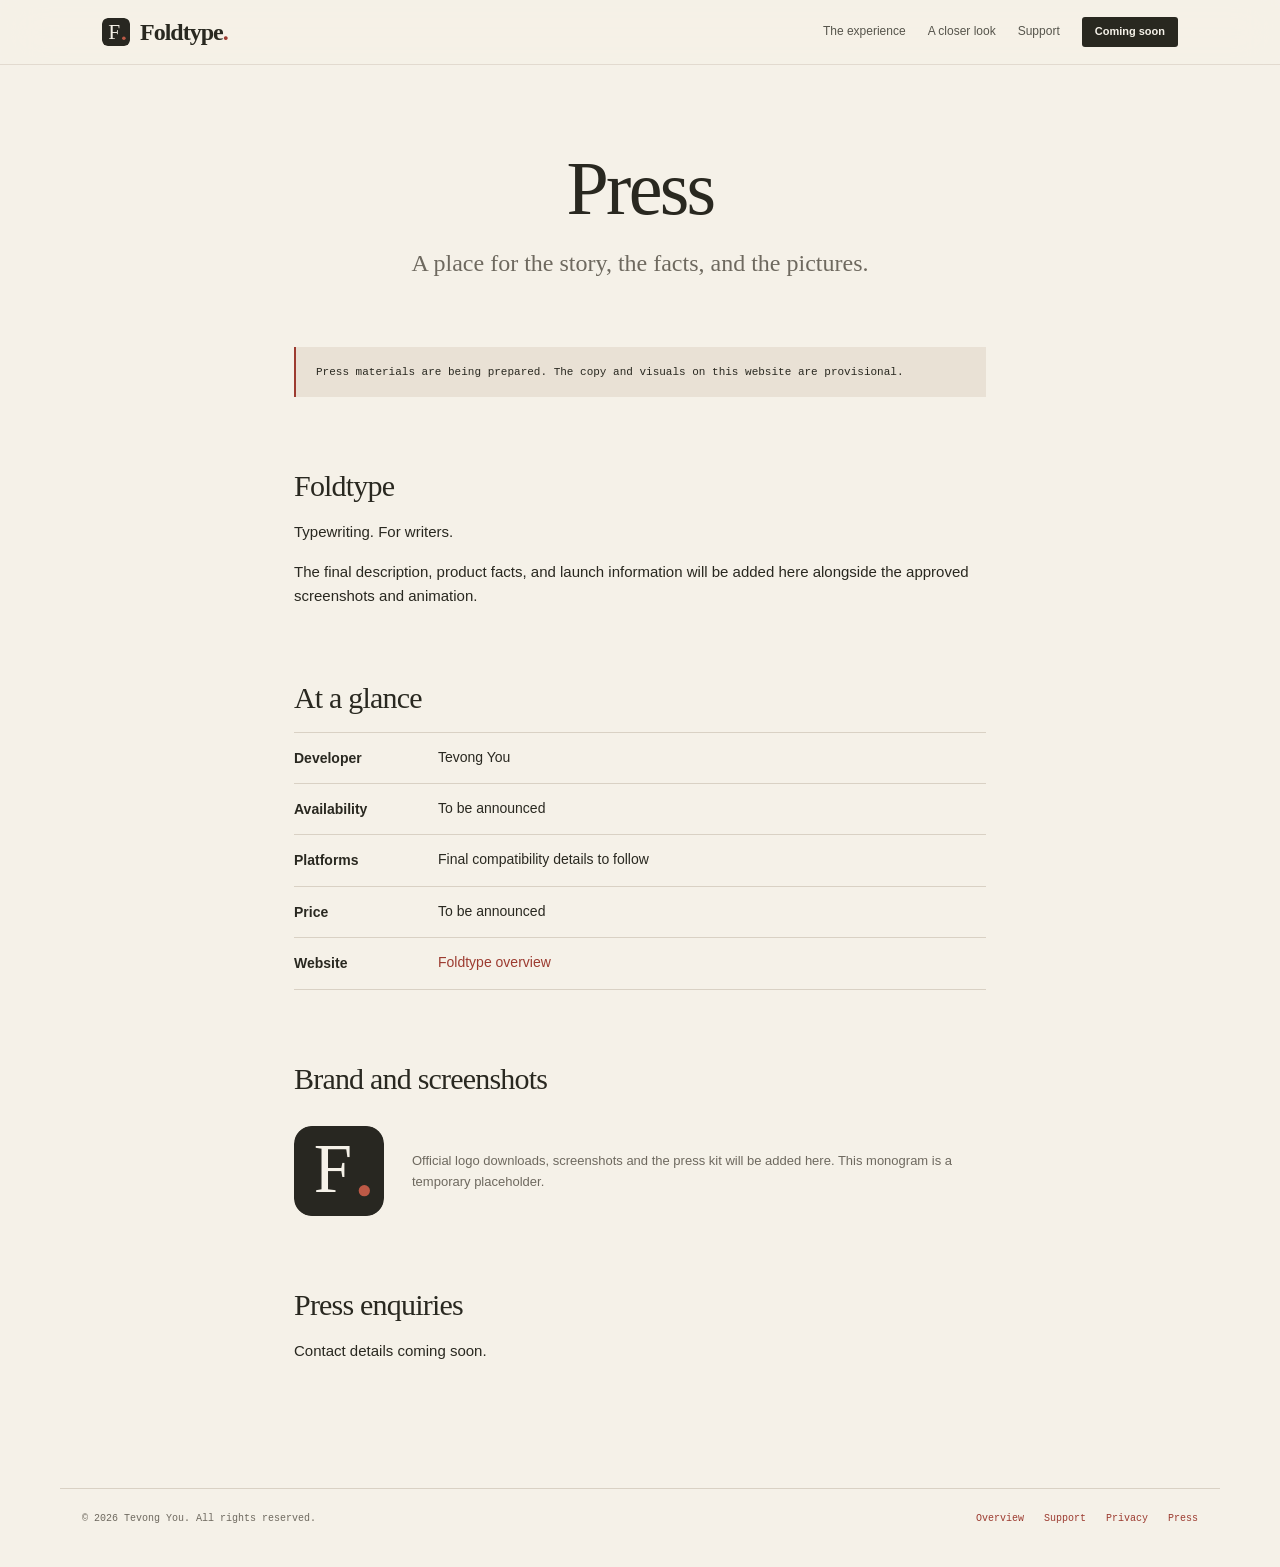
==== press.html @ 45edb2c4 "Build Foldtype website from Foldleaf template" ====
<!doctype html>
<html lang="en-GB">
<head>
<meta charset="utf-8">
<meta name="viewport" content="width=device-width, initial-scale=1">
<meta name="theme-color" content="#f5f1e8">
<title>Press · Foldtype</title>
<meta name="description" content="A place for the story, the facts, and the pictures.">
<link rel="canonical" href="https://foldleafreader.github.io/foldtype/press.html">
<link rel="icon" href="images/monogram.svg" type="image/svg+xml">
<link rel="stylesheet" href="style.css">
<link rel="stylesheet" href="home.css">
<link rel="stylesheet" href="foldtype.css">
<script src="content.js" defer></script>
<script src="site.js" defer></script>
</head>
<body class="home doc">
<a class="skip-link" href="#main">Skip to content</a>
<header class="topbar"><div class="inner">
<a class="brand" href="index.html" aria-label="Foldtype home"><img data-brand-image src="images/monogram.svg" alt="" width="28" height="28"><span>Foldtype<span class="brand-stop">.</span></span></a>
<nav aria-label="Main navigation"><a class="wide" href="index.html#experience">The experience</a><a class="wide" href="index.html#screenshots">A closer look</a><a href="support.html">Support</a><a class="pill" href="index.html#get" data-store-link>Coming soon</a></nav>
</div></header>
<main id="main"><section class="doc-head"><h1 class="reveal">Press</h1><p class="lede reveal">A place for the story, the facts, and the pictures.</p></section><div class="doc-body">
<p class="draft-notice reveal">Press materials are being prepared. The copy and visuals on this website are provisional.</p>
<h2>Foldtype</h2><p>Typewriting. For writers.</p><p>The final description, product facts, and launch information will be added here alongside the approved screenshots and animation.</p>
<h2>At a glance</h2><dl class="facts-list"><div><dt>Developer</dt><dd>Tevong You</dd></div><div><dt>Availability</dt><dd>To be announced</dd></div><div><dt>Platforms</dt><dd>Final compatibility details to follow</dd></div><div><dt>Price</dt><dd>To be announced</dd></div><div><dt>Website</dt><dd><a href="index.html">Foldtype overview</a></dd></div></dl>
<h2>Brand and screenshots</h2><div class="press-logo-placeholder"><img data-brand-image src="images/monogram.svg" alt="Temporary Foldtype monogram" width="90" height="90"><p>Official logo downloads, screenshots and the press kit will be added here. This monogram is a temporary placeholder.</p></div>
<h2>Press enquiries</h2><p data-support-email>Contact details coming soon.</p></div></main>
<footer class="home-footer"><p>© <span data-year>2026</span> Tevong You. All rights reserved.</p><nav aria-label="Footer navigation"><a href="index.html">Overview</a><a href="support.html">Support</a><a href="privacy.html">Privacy</a><a href="press.html">Press</a></nav></footer>
</body>
</html>
---- style.css ----
/* Written by scripts/site.py. The app's own colours: paper, ink and the
   leaf's green, light and dark, in one stylesheet for three pages. */
:root {
  --paper: #f6f1e7;
  --ink: #1e2420;
  --muted: #5c6660;
  --leaf: #2f6b46;
  --line: #ddd4c4;
  --card: #fffdf8;
}
@media (prefers-color-scheme: dark) {
  :root {
    --paper: #12150f;
    --ink: #ece7dc;
    --muted: #9aa49c;
    --leaf: #7bb38d;
    --line: #2a2f27;
    --card: #191d16;
  }
}
* { box-sizing: border-box; }
body {
  margin: 0;
  padding: 0 16px 96px;
  background: var(--paper);
  color: var(--ink);
  font: 17px/1.6 -apple-system, BlinkMacSystemFont, "Segoe UI", Roboto, Helvetica, Arial, sans-serif;
  -webkit-text-size-adjust: 100%;
}
main, header, footer { max-width: 42rem; margin: 0 auto; }
header { padding: 56px 0 8px; }
a { color: var(--leaf); }
h1 { font-size: 2rem; line-height: 1.2; margin: 0 0 8px; letter-spacing: -0.02em; }
h2 { font-size: 1.25rem; margin: 40px 0 8px; letter-spacing: -0.01em; }
h3 { font-size: 1rem; margin: 28px 0 4px; }
p, li { color: var(--ink); }
.lede { font-size: 1.15rem; color: var(--muted); margin-top: 0; }
.muted { color: var(--muted); }
nav { margin: 24px 0 0; font-size: 0.95rem; }
nav a { margin-right: 18px; }
.card {
  background: var(--card);
  border: 1px solid var(--line);
  border-radius: 14px;
  padding: 18px 20px;
  margin: 24px 0;
}
.card p:first-child { margin-top: 0; }
.card p:last-child { margin-bottom: 0; }
ul { padding-left: 1.2em; }
li { margin: 6px 0; }
mark.todo {
  background: #ffdede;
  color: #8c1d1d;
  padding: 1px 6px;
  border-radius: 5px;
  font-size: 0.9em;
}
@media (prefers-color-scheme: dark) {
  mark.todo { background: #4a1f1f; color: #ffc9c9; }
}
footer {
  margin-top: 64px;
  padding-top: 20px;
  border-top: 1px solid var(--line);
  font-size: 0.9rem;
  color: var(--muted);
}
---- home.css ----
/* Written by scripts/site.py. The home page: a product page that unfolds as
   it is scrolled, in the same paper, ink and leaf as the other pages. */
body.home { padding: 0; overflow-x: hidden; }
/* Wider than the other pages, which keep to a column of text. */
.home main, .home header.topbar { max-width: none; margin: 0; padding: 0; }
.home a { text-decoration: none; }
.home img { display: block; max-width: 100%; height: auto; }

/* The bar along the top, which the page slides under. */
.topbar {
  position: sticky; top: 0; z-index: 10;
  background: color-mix(in srgb, var(--paper) 78%, transparent);
  -webkit-backdrop-filter: saturate(180%) blur(20px);
  backdrop-filter: saturate(180%) blur(20px);
  border-bottom: 1px solid color-mix(in srgb, var(--line) 70%, transparent);
}
.topbar .inner {
  max-width: 1120px; margin: 0 auto; padding: 0 22px; height: 52px;
  display: flex; align-items: center; gap: 22px;
}
.brand { display: flex; align-items: center; gap: 10px; color: var(--ink); font-weight: 600; letter-spacing: -0.01em; }
.brand img { width: 28px; height: 28px; border-radius: 7px; }
.topbar nav { margin: 0 0 0 auto; display: flex; align-items: center; gap: 22px; font-size: 0.88rem; }
.topbar nav a { color: var(--ink); opacity: 0.78; margin: 0; }
.topbar nav a:hover { opacity: 1; }
.topbar nav a.pill { opacity: 1; color: #fff; }
@media (max-width: 860px) { .topbar nav a.wide { display: none; } }
/* What the bar's links go to, clear of the bar as they come to rest. */
.home [id] { scroll-margin-top: 64px; }
@media (max-width: 480px) { .brand span { display: none; } .topbar nav { gap: 16px; } }

/* Buttons. */
.pill, .button {
  display: inline-block; border-radius: 980px; font-weight: 600; white-space: nowrap;
  background: var(--leaf); color: #fff;
}
.pill { padding: 5px 13px; font-size: 0.82rem; }
.button { padding: 13px 26px; font-size: 1.02rem; }
@media (prefers-color-scheme: dark) { .pill, .button, .topbar nav a.pill { color: #12150f; } }
.soon { background: transparent; color: var(--ink); box-shadow: inset 0 0 0 1.5px var(--line); }
.more { color: var(--leaf); font-weight: 500; font-size: 1.02rem; }
.more::after { content: " \203A"; }
.actions { display: flex; flex-wrap: wrap; align-items: center; justify-content: center; gap: 18px 28px; margin-top: 30px; }

/* The opening: the icon, the name, and an iPad that tips up as you scroll. */
.hero { text-align: center; padding: 76px 22px 0; }
.hero .icon { width: 116px; height: 116px; margin: 0 auto; border-radius: 26px; box-shadow: 0 14px 34px -10px rgba(30, 36, 32, 0.35); }
.hero h1 { font-size: clamp(2.8rem, 8vw, 5.4rem); line-height: 1.02; letter-spacing: -0.04em; margin: 30px 0 12px; }
.hero .tagline { font-size: clamp(1.35rem, 3.4vw, 2.1rem); line-height: 1.2; letter-spacing: -0.02em; color: var(--muted); font-weight: 500; margin: 0; }
.stage { perspective: 1800px; max-width: 1160px; margin: 56px auto 0; padding: 0 22px; }
.stage img { width: 100%; border-radius: 22px; transform-origin: 50% 0; box-shadow: 0 40px 90px -30px rgba(30, 36, 32, 0.45); }

/* A sentence that lights up word by word as it passes. */
.statement {
  max-width: 1000px; margin: 0 auto; padding: 150px 22px;
  font-size: clamp(1.9rem, 4.6vw, 3.5rem); line-height: 1.12; letter-spacing: -0.03em; font-weight: 700;
}
.statement p { margin: 0; color: var(--ink); }
.js .statement .w { opacity: 0.16; transition: opacity 0.25s linear; }
.js .statement .w.lit { opacity: 1; }

/* The sections. */
.section { max-width: 1160px; margin: 0 auto; padding: 110px 22px; }
.head { text-align: center; max-width: 46rem; margin: 0 auto 56px; }
.eyebrow { color: var(--leaf); font-weight: 600; font-size: 1.05rem; margin: 0 0 12px; }
.head h2 { font-size: clamp(2.1rem, 5.4vw, 3.8rem); line-height: 1.04; letter-spacing: -0.035em; margin: 0 0 18px; }
.head p.lead { font-size: clamp(1.1rem, 2.1vw, 1.4rem); line-height: 1.45; color: var(--muted); margin: 0; }
.shot { width: 100%; border-radius: 20px; box-shadow: 0 28px 70px -30px rgba(30, 36, 32, 0.45); }
.two-up { display: grid; grid-template-columns: 1fr 1fr; gap: 26px; }
@media (max-width: 780px) { .two-up { grid-template-columns: 1fr; } }

/* Galleries that scroll sideways, edge to edge, with buttons beneath. */
.gallery {
  display: flex; gap: 26px; overflow-x: auto; scroll-snap-type: x mandatory;
  padding: 10px max(22px, calc((100vw - 1116px) / 2)) 40px;
  scroll-padding: 0 max(22px, calc((100vw - 1116px) / 2));
  scrollbar-width: none;
}
.gallery::-webkit-scrollbar { display: none; }
.gallery > * { flex: 0 0 min(84vw, 860px); scroll-snap-align: start; margin: 0; }
.gallery.phones > * { flex-basis: min(64vw, 300px); }
.gallery.wide > * { flex-basis: min(84vw, 760px); }
.paddles { display: flex; justify-content: flex-end; gap: 14px; max-width: 1160px; margin: -8px auto 0; padding: 0 22px; }
.paddles button {
  width: 42px; height: 42px; border-radius: 50%; border: 0; cursor: pointer;
  background: color-mix(in srgb, var(--ink) 10%, transparent); color: var(--ink);
  font: 600 1.25rem/1 -apple-system, BlinkMacSystemFont, sans-serif;
}
.paddles button:hover { background: color-mix(in srgb, var(--ink) 16%, transparent); }

/* The iPhone, on a dark band. */
.band { background: #1e2420; color: #f6f1e7; padding: 10px 0 120px; }
.band .head p.lead { color: #b9c2bb; }
.band .eyebrow { color: #8fc5a0; }
.band .paddles button { background: rgba(246, 241, 231, 0.12); color: #f6f1e7; }
.band .shot { box-shadow: 0 30px 70px -30px rgba(0, 0, 0, 0.8); }
.sideways { max-width: 1160px; margin: 90px auto 0; padding: 0 22px; }
.sideways h3 { text-align: center; font-size: clamp(1.6rem, 3.4vw, 2.4rem); letter-spacing: -0.03em; margin: 0 0 30px; }
@media (prefers-color-scheme: dark) { .band { background: #0b0d0a; } }

/* The facts, as cards. */
.facts { display: grid; grid-template-columns: repeat(3, 1fr); gap: 22px; }
@media (max-width: 900px) { .facts { grid-template-columns: 1fr 1fr; } }
@media (max-width: 580px) { .facts { grid-template-columns: 1fr; } }
.fact { background: var(--card); border: 1px solid var(--line); border-radius: 24px; padding: 30px 28px; }
.fact h3 { font-size: 1.3rem; letter-spacing: -0.015em; margin: 0 0 10px; }
.fact p { margin: 0; color: var(--muted); line-height: 1.5; }

/* The close. */
.finale { text-align: center; padding: 60px 22px 150px; }
.finale .icon { width: 84px; height: 84px; margin: 0 auto 26px; border-radius: 19px; }
.finale h2 { font-size: clamp(2.4rem, 6vw, 4.4rem); letter-spacing: -0.04em; line-height: 1.04; margin: 0 0 10px; }
.finale p { color: var(--muted); font-size: 1.2rem; margin: 0; }

/* What readers have said, under the button, before the first picture: a
   gallery of its own, edge to edge out of the opening's margins. */
.hero .gallery.reviews { margin: 56px -22px 0; padding-bottom: 28px; }
.gallery.reviews > .review-col {
  flex-basis: min(84vw, 420px);
  display: flex; flex-direction: column; gap: 16px;
}
.review-col > .review { flex: 1 1 auto; }
/* A short review on its own: as tall as its words, centred in the column. */
.review-col.lone { justify-content: center; }
.review-col.lone > .review { flex: 0 0 auto; }
/* Centred while they all fit across; from the start once they scroll, when
   the margins come to nothing. */
.gallery.reviews > :first-child { margin-left: auto; }
.gallery.reviews > :last-child { margin-right: auto; }
.paddles[hidden] { display: none; }
.hero .paddles { padding: 0; }
.review {
  margin: 0; text-align: left;
  background: var(--card); border: 1px solid var(--line); border-radius: 22px;
  padding: 18px 24px;
  /* A short quote beside a long one: centred in its card, the name still at
     the foot, rather than a gap at the bottom. */
  display: flex; flex-direction: column;
}
.review .stars { color: #e0a800; font-size: 1rem; letter-spacing: 0.12em; padding-left: 0.12em; margin: 0 0 6px; text-align: center; }
.review blockquote { margin: auto 0; font-size: 0.95rem; line-height: 1.5; color: var(--ink); font-style: italic; }
.review blockquote p { margin: 0; }
.review figcaption { margin-top: 8px; color: var(--muted); font-weight: 600; font-size: 0.88rem; text-align: right; }
.review figcaption::before { content: "— "; }
.home-footer {
  max-width: 1160px; margin: 0 auto; padding: 22px 22px 60px; border-top: 1px solid var(--line);
  display: flex; flex-wrap: wrap; justify-content: space-between; gap: 12px;
  font-size: 0.88rem; color: var(--muted);
}
.home-footer p { margin: 0; color: var(--muted); }
.home-footer nav { margin: 0; display: flex; gap: 20px; }

/* Support and Privacy: a heading like the home page's, then a column of text. */
.doc-head { text-align: center; padding: 84px 22px 20px; }
.doc-head h1 { font-size: clamp(2.6rem, 7vw, 4.6rem); line-height: 1.02; letter-spacing: -0.04em; margin: 0 0 18px; }
.doc-head .lede { max-width: 38rem; margin: 0 auto; font-size: clamp(1.15rem, 2.2vw, 1.45rem); line-height: 1.4; color: var(--muted); }
.doc-body { max-width: 46rem; margin: 0 auto; padding: 36px 22px 110px; }
.doc-body h2 { font-size: clamp(1.6rem, 3vw, 2.1rem); letter-spacing: -0.025em; line-height: 1.15; margin: 72px 0 16px; }
.doc-body p, .doc-body li { line-height: 1.65; }
.doc-body a { color: var(--leaf); }
.doc-body a:hover { text-decoration: underline; }
.doc-body a.button { color: #fff; margin: 6px 0 18px; }
.doc-body a.button:hover { text-decoration: none; }
@media (prefers-color-scheme: dark) { .doc-body a.button { color: #12150f; } }
.contact { background: var(--card); border: 1px solid var(--line); border-radius: 28px; padding: 40px 28px 32px; text-align: center; }
.contact p { margin: 0; }
.contact .contact-label { color: var(--leaf); font-weight: 600; }
.contact .contact-address { font-size: clamp(1.3rem, 3.4vw, 1.9rem); font-weight: 600; letter-spacing: -0.02em; margin: 6px 0 22px; overflow-wrap: anywhere; }
.questions { border-bottom: 1px solid var(--line); }
details.q { border-top: 1px solid var(--line); }
details.q summary {
  list-style: none; cursor: pointer; padding: 22px 44px 22px 0; position: relative;
  font-size: 1.18rem; font-weight: 600; letter-spacing: -0.01em;
}
details.q summary::-webkit-details-marker { display: none; }
details.q summary::after {
  content: "+"; position: absolute; right: 4px; top: 50%; transform: translateY(-50%);
  color: var(--leaf); font-size: 1.6rem; font-weight: 400; transition: transform 0.25s ease;
}
details.q[open] summary::after { transform: translateY(-50%) rotate(45deg); }
details.q > p { margin: 0 0 16px; color: var(--ink); }
details.q > p:last-child { margin-bottom: 26px; }
.summary { display: grid; grid-template-columns: repeat(3, 1fr); gap: 16px; margin-bottom: 28px; }
@media (max-width: 680px) { .summary { grid-template-columns: 1fr; } }
.summary > div { background: var(--card); border: 1px solid var(--line); border-radius: 22px; padding: 24px 22px; }
.summary h3 { font-size: 1.1rem; letter-spacing: -0.01em; margin: 0 0 6px; }
.summary p { margin: 0; color: var(--muted); line-height: 1.5; font-size: 0.97rem; }

/* Press: the fact sheet and the images to download. */
.facts-list { margin: 0; border-top: 1px solid var(--line); }
.facts-list > div { display: grid; grid-template-columns: 11rem 1fr; gap: 16px; padding: 14px 0; border-bottom: 1px solid var(--line); }
@media (max-width: 560px) { .facts-list > div { grid-template-columns: 1fr; gap: 2px; } }
.facts-list dt { font-weight: 600; }
.facts-list dd { margin: 0; color: var(--ink); line-height: 1.55; }
.press-icon { display: flex; align-items: center; gap: 22px; }
.press-icon img { width: 96px; height: 96px; border-radius: 22px; box-shadow: 0 10px 26px -10px rgba(30, 36, 32, 0.4); }
.press-grid { display: grid; grid-template-columns: repeat(2, 1fr); gap: 16px; }
.press-grid.phones { grid-template-columns: repeat(3, 1fr); align-items: start; }
.press-grid a { display: block; }
.press-grid img { width: 100%; border-radius: 12px; box-shadow: 0 12px 30px -16px rgba(30, 36, 32, 0.45); transition: transform 0.2s ease; }
.press-grid a:hover img { transform: translateY(-3px); }

/* What appears as it scrolls into view. Without script, or with motion
   reduced, everything is simply there. */
.js .reveal {
  opacity: 0; transform: translateY(56px);
  transition: opacity 1.1s cubic-bezier(0.2, 0.65, 0.2, 1), transform 1.1s cubic-bezier(0.2, 0.65, 0.2, 1);
  transition-delay: calc(var(--i, 0) * 110ms);
}
.js .reveal.in { opacity: 1; transform: none; }
@media (prefers-reduced-motion: reduce) {
  .js .reveal { opacity: 1; transform: none; transition: none; }
  .js .statement .w { opacity: 1; }
  .stage img { transform: none !important; }
  .gallery { scroll-behavior: auto; }
}
---- foldtype.css ----
/* Foldtype adaptation of the Foldleaf product-page template.
   Foldleaf's sticky bar, sections, galleries and document layouts are retained. */
:root{--paper:#f5f1e8;--ink:#292820;--muted:#6e695f;--leaf:#9c3b30;--line:#d9d1c4;--card:#fffdf7;--serif:Georgia,'Times New Roman',serif;--mono:'Courier New',Courier,monospace;color-scheme:light}
@media(prefers-color-scheme:dark){:root{--paper:#f5f1e8;--ink:#292820;--muted:#6e695f;--leaf:#9c3b30;--line:#d9d1c4;--card:#fffdf7}}
html{scroll-behavior:smooth}body{font-size:16px}.home{overflow-x:clip}button{font:inherit}a:focus-visible,button:focus-visible,summary:focus-visible,[tabindex]:focus-visible{outline:3px solid var(--leaf);outline-offset:5px}[hidden]{display:none!important}.skip-link{position:fixed;top:-100px;left:16px;padding:10px 18px;background:var(--ink);color:var(--paper);z-index:20}.skip-link:focus{top:8px}.topbar .inner{height:64px}.brand{font-family:var(--serif);font-size:24px;letter-spacing:-1px}.brand img{border-radius:6px}.brand-stop{color:var(--leaf)}.topbar nav{font-size:12px}.pill,.button{border-radius:3px;background:var(--ink);color:var(--paper)}.topbar nav a.pill{color:var(--paper)}.button{font-weight:500;padding:14px 25px;font-size:13px}.button span{margin-left:30px}.pill{font-size:11px;padding:6px 13px}.button:hover,.pill:hover{background:var(--leaf)}.more{font-family:var(--mono);font-size:11px;letter-spacing:.3px}.hero{padding-top:68px}.hero .eyebrow{margin-bottom:26px}.hero .icon{width:92px;height:92px;border-radius:20px;box-shadow:0 12px 30px -15px #29282050}.hero h1{font-family:var(--serif);font-weight:normal;font-size:clamp(68px,10vw,128px);letter-spacing:-7px;margin:22px 0 13px}.hero .tagline{font-family:var(--serif);font-size:clamp(28px,4vw,46px);font-weight:normal;line-height:1.12;letter-spacing:-1.5px;color:var(--ink)}em{font-family:var(--serif);color:var(--leaf);font-weight:normal}.hero-intro{font-size:14px;line-height:1.75;color:var(--muted);margin:22px auto 0}.eyebrow{font-family:var(--mono);font-size:10px;text-transform:uppercase;letter-spacing:2px;font-weight:normal}.head h2,.finale h2,.doc-head h1{font-family:var(--serif);font-weight:normal;letter-spacing:-2.7px}.head h2{font-size:clamp(42px,5.5vw,68px);line-height:1.08}.head p.lead{font-size:16px;line-height:1.7;max-width:520px;margin-inline:auto}.stage{margin-top:65px}.typewriter-scene{background:#e8e1d4;position:relative;overflow:hidden;padding:25px 5% 30px;border:1px solid #ded5c6;min-height:650px}.scene-label,.scene-caption,.sheet-heading,.sheet-date,.sheet-signature{font-family:var(--mono);font-size:9px}.scene-label{display:flex;justify-content:space-between;letter-spacing:1.5px;color:#706757}.sheet-stack{position:relative;width:60%;max-width:520px;margin:40px auto -5px;transform:rotate(-4deg);z-index:1}.sheet-stack::before{content:'';position:absolute;inset:7px -7px -5px 5px;transform:rotate(2deg);background:#e1dacb}.typewriter-sheet{position:relative;text-align:left;background:#fffdf7;padding:28px 35px 30px;box-shadow:0 12px 30px #29282014}.sheet-heading{display:flex;justify-content:space-between;letter-spacing:1px;padding-bottom:15px;border-bottom:1px solid #ddd4c4;color:#706757}.sheet-date{margin:22px 0 20px;color:#81796d}.typed-lines{font-family:var(--mono);font-size:clamp(19px,2.8vw,30px);line-height:1.5;letter-spacing:-1.5px;margin:0}.typed-lines em{font-family:inherit;font-style:normal}.sheet-signature{color:#81796d;margin:27px 0 0}.type-cursor{color:var(--leaf);animation:blink 1.3s steps(1) infinite}@keyframes blink{50%{opacity:0}}.typewriter-body{width:72%;max-width:650px;margin:auto;padding:0 30px 24px;position:relative;z-index:2;transform:rotate(2deg);background:linear-gradient(140deg,#454239,#23231e);border:1px solid #33332a;border-bottom:9px solid #1d1d18;border-radius:12px 12px 28px 28px;box-shadow:0 30px 35px -18px #29282066}.carriage{display:flex;align-items:center;gap:8px;transform:translateY(-4px)}.carriage span{width:16px;height:17px;background:#1b1c17;border-radius:4px}.carriage b{height:9px;background:#928b7c;box-shadow:inset 0 3px #b7ae9d;flex:1;border-radius:3px}.typewriter-name{font-family:var(--mono);font-size:8px;letter-spacing:2px;color:#bbb3a2;margin:8px 0 18px}.key-row{display:flex;justify-content:center;gap:10px;margin-top:9px}.key-row span{display:grid;place-items:center;flex:0 1 39px;min-width:0;height:32px;border-radius:50%;background:#e7e0d2;color:#454033;border:2px solid #8b8475;box-shadow:0 3px #14140f;font-family:var(--mono);font-size:11px}.key-row .space-key{flex:0 1 200px;height:19px;border-radius:4px;margin-top:6px}.scene-caption{font-size:9px;color:#706757;margin:35px 0 0}.statement{font-family:var(--serif);font-size:clamp(30px,4.5vw,54px);font-weight:normal;letter-spacing:-1.6px;line-height:1.2;max-width:1000px;padding:125px 22px}.js .statement .w{opacity:.25}.js .statement .w.lit{opacity:1}.section{padding-block:90px}.writing-showcase{margin:0;background:#44473c;padding:27px 35px 22px;color:#e8e2d6;position:relative}.desk-toolbar{display:flex;justify-content:space-between;font-family:var(--mono);font-size:9px;letter-spacing:1px}.desk-toolbar>span:last-child{opacity:.75;font-size:8px}.desk-layout{display:grid;grid-template-columns:.6fr 1fr;align-items:center;gap:45px;padding:45px 12% 30px 6%}.desk-layout aside{text-align:left;font-family:var(--mono);font-size:10px;letter-spacing:2px;line-height:1.8;display:flex;flex-direction:column;align-items:flex-start;gap:25px}.desk-letter{font-family:var(--serif);font-size:80px;letter-spacing:-5px;line-height:1}.desk-layout aside p{color:#dbd5c9;margin:0}.desk-layout aside em{color:#dbd5c9;font-size:21px;letter-spacing:0;line-height:1.3}.desk-rule{width:65px;border-top:1px solid #dad5c84d}.desk-paper{text-align:left;background:#fffdf5;color:#292820;transform:rotate(2deg);padding:40px 44px;box-shadow:9px 9px #00000012}.paper-kicker{font-family:var(--mono);font-size:9px;color:#81796d!important;margin:0 0 32px}.desk-paper h3{font-family:var(--serif);font-size:47px;font-weight:normal;line-height:1.05;letter-spacing:-2px;margin:0 0 26px}.desk-paper>p:not(.paper-kicker){font-family:var(--mono);font-size:11px;color:#484338;line-height:1.9;max-width:280px;margin-bottom:16px}.paper-signature{display:block;font-family:var(--serif);font-style:italic;font-size:17px;margin-top:32px}.writing-showcase figcaption{font-family:var(--mono);font-size:9px;text-align:center;color:#e8e2d6;margin-top:18px}.motion-section{padding-top:50px}.motion-frame{aspect-ratio:16/8;background:#9c3b30;color:#f9ecda;padding:30px 35px;display:flex;flex-direction:column;overflow:hidden;position:relative}.film-header,.film-footer{font-family:var(--mono);font-size:9px;letter-spacing:1.5px;display:flex;justify-content:space-between;z-index:1}.film-footer{margin-top:auto;border-top:1px solid #f9ecda55;padding-top:17px}.film-letter{font-family:var(--serif);font-size:clamp(150px,27vw,370px);letter-spacing:-25px;position:absolute;line-height:1;left:50%;top:43%;transform:translate(-50%,-50%) rotate(-10deg);color:#f1e3cf}.band{background:#292a23;color:#f5f1e8;padding-bottom:75px}.band .eyebrow{color:#ddab8e}.band .head p.lead{color:#c3bdaf}.band h2{color:#f5f1e8}.band .gallery-intro{padding-bottom:0}.band .head{margin-bottom:40px}.gallery.wide>*{flex-basis:min(82vw,660px)}.gallery-placeholder{background:#e9e1d2;color:#292820;aspect-ratio:4/3;padding:30px 35px;display:flex;flex-direction:column}.gallery-placeholder.alternate{background:#a34839;color:#f9efdf}.gallery-placeholder.third{background:#666651;color:#f9efdf}.placeholder-index,.placeholder-foot{font-family:var(--mono);font-size:9px;letter-spacing:1px}.placeholder-foot{margin-top:auto;opacity:.85}.gallery-placeholder>p{font-family:var(--serif);font-size:clamp(32px,4.5vw,63px);letter-spacing:-2px;line-height:1.05;color:inherit;margin:40px 0}.gallery-placeholder.alternate em,.gallery-placeholder.third em{color:inherit}.gallery figcaption{color:#c7c0b0;font-family:var(--mono);font-size:10px;margin-top:18px}.gallery:focus-visible{outline-offset:-5px}.band .paddles button{width:44px;height:44px}.duo-placeholder{background:#e8e1d4;border:1px solid #ded5c6;padding:30px 35px;min-height:370px;display:flex;flex-direction:column;gap:40px}.fold-lines{display:grid;grid-template-columns:1fr 1fr;align-items:stretch;min-height:230px}.fold-lines span{font-family:var(--serif);font-size:clamp(25px,5vw,65px);display:grid;place-items:center;letter-spacing:-2px;background:#f8f4eb;box-shadow:0 10px 20px #2928200d}.fold-lines span:first-child{border-right:1px solid #c9bfab;transform:perspective(1000px) rotateY(-7deg);transform-origin:right}.fold-lines span:last-child{color:var(--leaf);transform:perspective(1000px) rotateY(7deg);transform-origin:left}.finale{padding-top:65px;padding-bottom:110px}.finale h2{font-size:clamp(42px,5.7vw,72px);letter-spacing:-2.8px}.finale p:not(.eyebrow){font-size:15px;line-height:1.65}.finale .icon{width:72px;height:72px;border-radius:15px}.finale .eyebrow{margin-bottom:18px}.release-note{font-family:var(--mono);font-size:10px;color:var(--muted)}.home-footer{font-family:var(--mono);font-size:10px;gap:20px;padding-bottom:40px}.home-footer nav{font-size:10px;flex-wrap:wrap;gap:20px}.home-footer nav a{margin:0}.doc-head{padding-top:85px}.doc-head h1{font-size:clamp(46px,7vw,76px)}.doc-head .lede{font-family:var(--serif);font-size:24px;line-height:1.45;max-width:550px}.doc-body h2{font-family:var(--serif);font-weight:normal;font-size:30px;letter-spacing:-.8px}.doc-body p,.doc-body li{font-size:15px}.doc-body .contact{border-radius:4px;padding:30px}.doc-body .contact-label{font-family:var(--mono);font-size:10px;letter-spacing:1px;text-transform:uppercase}.doc-body .contact-address{font-family:var(--serif);font-weight:normal}.doc-body .contact p.muted{font-size:13px}.draft-notice{border-left:2px solid var(--leaf);padding:16px 20px;background:#e9e1d5;font-family:var(--mono);font-size:11px!important;line-height:1.8}.doc-body a.button{color:var(--paper)}.doc-body a.button:hover{background:var(--leaf)}.doc-body .questions{margin-top:35px}.doc-body details.q summary{font-size:15px;font-weight:500}.doc-body details.q>p{font-size:14px;color:var(--muted)}.doc-body .facts-list>div{grid-template-columns:8rem 1fr;font-size:14px}.press-logo-placeholder{display:flex;gap:28px;align-items:center;margin-top:30px}.press-logo-placeholder img{width:90px;border-radius:18px}.press-logo-placeholder p{color:var(--muted);font-size:13px}.media-image{display:block;width:100%;height:auto;max-height:900px;object-fit:contain}.media-video{width:100%;display:block;max-height:700px;background:#292820}.motion-frame.has-media,.typewriter-scene.has-media{padding:0;min-height:0;aspect-ratio:auto;background:transparent;border:0}.writing-showcase.has-media{padding:0;background:transparent}.writing-showcase.has-media figcaption{color:var(--muted)}.gallery figure.has-media img{aspect-ratio:4/3;object-fit:contain;background:#eee7db}.duo-placeholder.has-media{display:block;padding:0;background:transparent;min-height:0;border:0}
@media(prefers-color-scheme:dark){.pill,.button,.doc-body a.button,.topbar nav a.pill{color:var(--paper)}.band{background:#292a23}}
@media(max-width:780px){.hero{padding-top:45px}.hero h1{letter-spacing:-4px}.stage{padding:0;margin-top:45px}.typewriter-scene{min-height:0;padding:20px 18px 25px}.sheet-stack{width:74%;margin-top:35px}.typewriter-sheet{padding:24px}.typed-lines{font-size:22px}.typewriter-body{width:90%;padding-inline:24px}.key-row{gap:8px}.key-row span{height:30px}.statement{padding-block:80px}.section{padding-block:65px}.head{margin-bottom:35px}.desk-layout{padding:35px 2% 20px 0;gap:20px}.desk-paper{padding:35px 28px}.desk-paper h3{font-size:40px}.writing-showcase{padding:20px 24px}.desk-letter{font-size:65px}.desk-layout aside{font-size:8px;letter-spacing:1px}.desk-layout aside em{font-size:18px}.motion-frame{aspect-ratio:4/3;padding:25px}.film-letter{font-size:250px;letter-spacing:-20px}.duo-placeholder{min-height:300px;padding:24px}.fold-lines{min-height:170px}.finale{padding-bottom:85px}}
@media(max-width:480px){.brand span{display:inline}.brand{font-size:22px}.brand img{display:none}.topbar .inner{height:58px;padding-inline:18px;gap:10px}.topbar nav{gap:16px}.topbar nav a{font-size:11px}.hero .icon{width:76px;height:76px;border-radius:16px}.hero h1{font-size:77px}.hero .eyebrow{font-size:8px;letter-spacing:1.5px}.hero .tagline{font-size:33px}.hero-intro{font-size:13px}.actions{gap:15px 22px}.sheet-stack{width:86%}.typewriter-sheet{padding:22px 20px 25px}.sheet-heading{font-size:7px}.sheet-date{font-size:8px}.typed-lines{font-size:20px;letter-spacing:-1px}.sheet-signature{font-size:8px;margin-top:22px}.typewriter-body{width:100%;padding:0 15px 18px;border-bottom-width:6px;border-radius:9px 9px 20px 20px}.key-row{gap:6px;margin-top:7px}.key-row span{height:24px;font-size:9px;flex-basis:25px}.key-row .space-key{flex-basis:140px;height:14px}.typewriter-name{font-size:6px;margin-bottom:12px}.scene-label{font-size:7px}.scene-caption{font-size:8px;max-width:240px;margin-inline:auto;line-height:1.8}.head h2{font-size:44px;letter-spacing:-2px}.head p.lead{font-size:14px}.statement{font-size:32px;letter-spacing:-1px}.desk-layout{grid-template-columns:1fr;padding:28px 0 10px}.desk-layout aside{display:none}.desk-toolbar{font-size:7px;gap:14px;letter-spacing:.5px}.desk-toolbar>span:last-child{font-size:7px;text-align:right}.writing-showcase{padding:20px 17px}.desk-paper{padding:33px 25px}.writing-showcase figcaption{font-size:8px;line-height:1.8}.motion-frame{padding:20px}.film-header,.film-footer{font-size:8px;letter-spacing:.8px}.film-letter{font-size:180px;letter-spacing:-16px}.gallery-placeholder{padding:24px;aspect-ratio:1.1}.gallery-placeholder>p{font-size:40px;margin:35px 0}.placeholder-index,.placeholder-foot{font-size:8px}.gallery figcaption{font-size:9px}.duo-placeholder{padding:22px 18px;gap:30px;min-height:280px}.fold-lines span{letter-spacing:-1px;font-size:31px}.finale h2{font-size:43px}.finale .actions{flex-direction:column}.home-footer{padding-top:23px}.doc-head .lede{font-size:22px}.doc-body{padding-top:25px}.doc-body .facts-list>div{grid-template-columns:1fr}.press-logo-placeholder{align-items:flex-start}}
@media(prefers-reduced-motion:reduce){html{scroll-behavior:auto}*,*::before,*::after{animation:none!important;transition:none!important}.typewriter-scene{transform:none!important}}
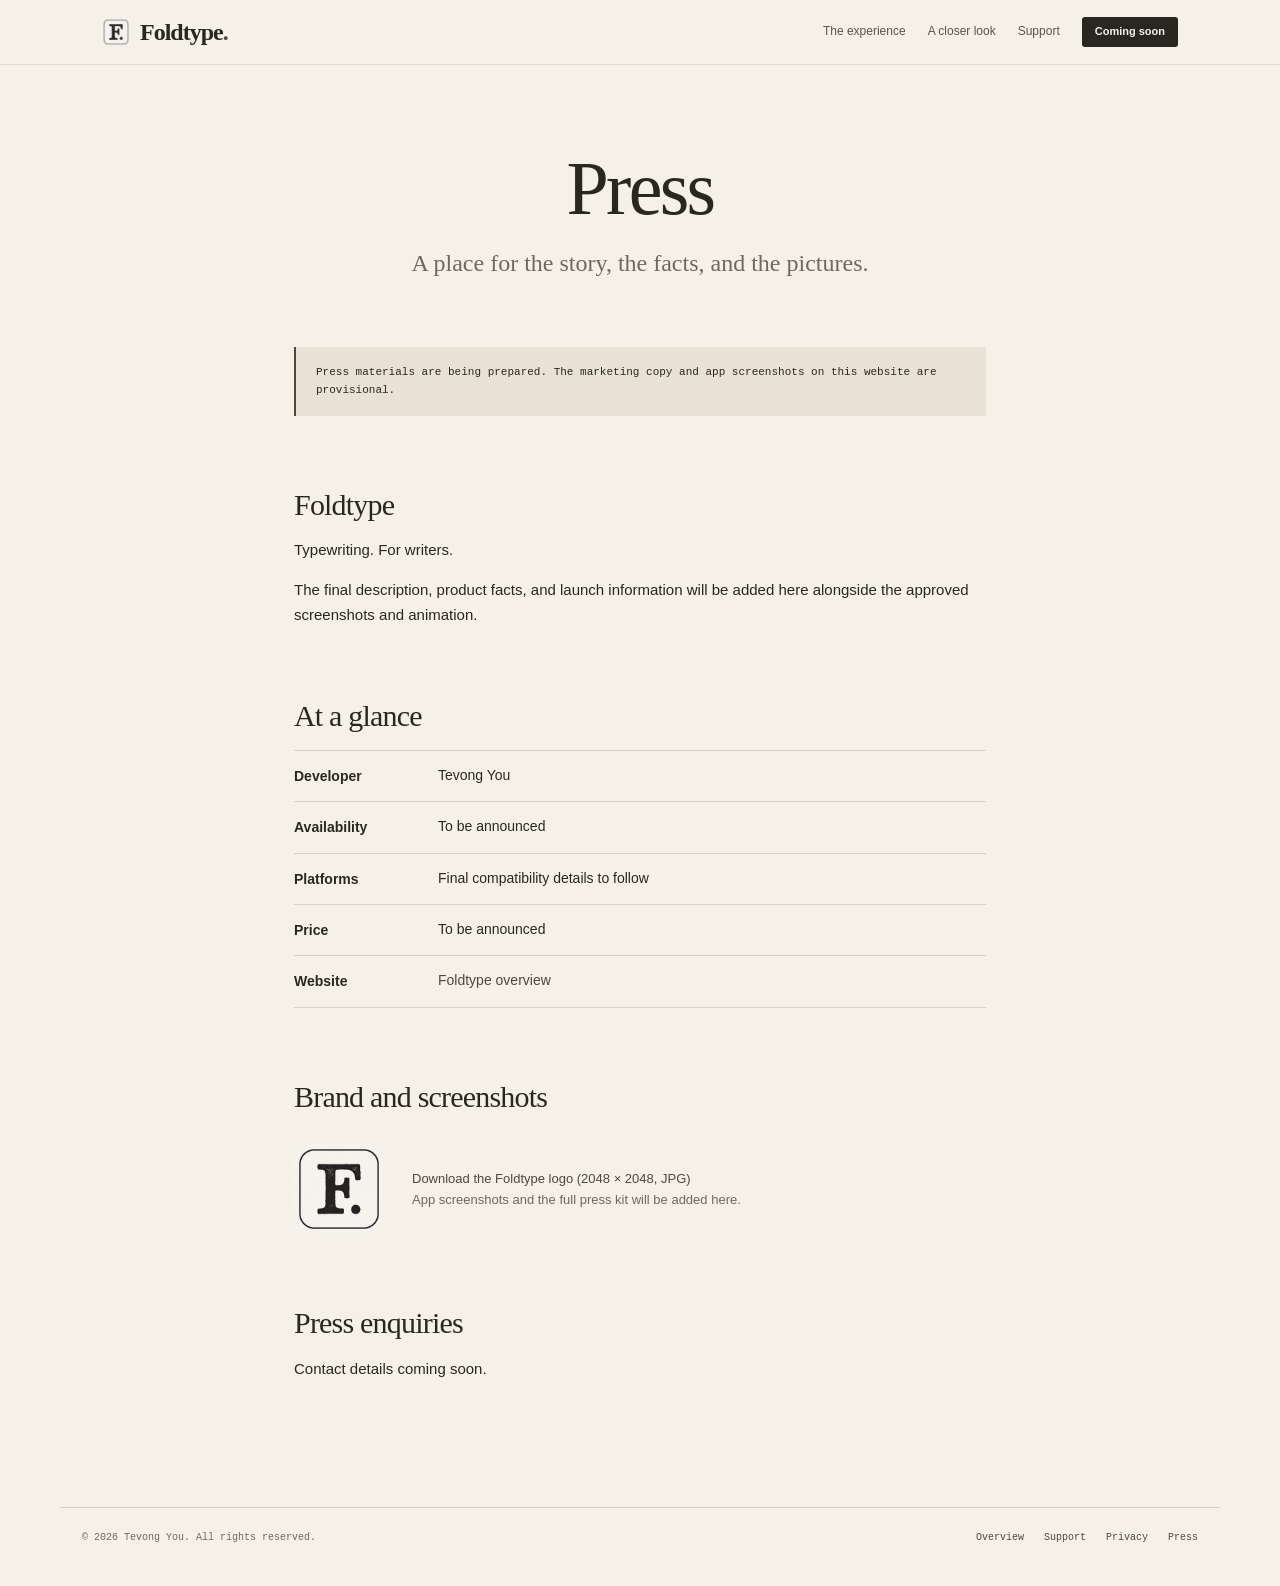
==== commit 196c3fed: "Add supplied Foldtype branding and website graphics" ====
--- a/press.html
+++ b/press.html
@@ -7,7 +7,8 @@
 <title>Press · Foldtype</title>
 <meta name="description" content="A place for the story, the facts, and the pictures.">
 <link rel="canonical" href="https://foldleafreader.github.io/foldtype/press.html">
-<link rel="icon" href="images/monogram.svg" type="image/svg+xml">
+<link rel="icon" href="images/favicon.png" type="image/png">
+<link rel="apple-touch-icon" href="images/apple-touch-icon.png">
 <link rel="stylesheet" href="style.css">
 <link rel="stylesheet" href="home.css">
 <link rel="stylesheet" href="foldtype.css">
@@ -17,14 +18,14 @@
 <body class="home doc">
 <a class="skip-link" href="#main">Skip to content</a>
 <header class="topbar"><div class="inner">
-<a class="brand" href="index.html" aria-label="Foldtype home"><img data-brand-image src="images/monogram.svg" alt="" width="28" height="28"><span>Foldtype<span class="brand-stop">.</span></span></a>
+<a class="brand" href="index.html" aria-label="Foldtype home"><img data-brand-image src="images/foldtype-logo-256.webp" alt="" width="28" height="28"><span>Foldtype<span class="brand-stop">.</span></span></a>
 <nav aria-label="Main navigation"><a class="wide" href="index.html#experience">The experience</a><a class="wide" href="index.html#screenshots">A closer look</a><a href="support.html">Support</a><a class="pill" href="index.html#get" data-store-link>Coming soon</a></nav>
 </div></header>
 <main id="main"><section class="doc-head"><h1 class="reveal">Press</h1><p class="lede reveal">A place for the story, the facts, and the pictures.</p></section><div class="doc-body">
-<p class="draft-notice reveal">Press materials are being prepared. The copy and visuals on this website are provisional.</p>
+<p class="draft-notice reveal">Press materials are being prepared. The marketing copy and app screenshots on this website are provisional.</p>
 <h2>Foldtype</h2><p>Typewriting. For writers.</p><p>The final description, product facts, and launch information will be added here alongside the approved screenshots and animation.</p>
 <h2>At a glance</h2><dl class="facts-list"><div><dt>Developer</dt><dd>Tevong You</dd></div><div><dt>Availability</dt><dd>To be announced</dd></div><div><dt>Platforms</dt><dd>Final compatibility details to follow</dd></div><div><dt>Price</dt><dd>To be announced</dd></div><div><dt>Website</dt><dd><a href="index.html">Foldtype overview</a></dd></div></dl>
-<h2>Brand and screenshots</h2><div class="press-logo-placeholder"><img data-brand-image src="images/monogram.svg" alt="Temporary Foldtype monogram" width="90" height="90"><p>Official logo downloads, screenshots and the press kit will be added here. This monogram is a temporary placeholder.</p></div>
+<h2>Brand and screenshots</h2><div class="press-logo-placeholder"><img data-brand-image src="images/foldtype-logo-256.webp" alt="Foldtype logo: a typewritten F and full stop" width="90" height="90"><p><a href="images/foldtype-logo.jpg" download>Download the Foldtype logo (2048 × 2048, JPG)</a><br>App screenshots and the full press kit will be added here.</p></div>
 <h2>Press enquiries</h2><p data-support-email>Contact details coming soon.</p></div></main>
 <footer class="home-footer"><p>© <span data-year>2026</span> Tevong You. All rights reserved.</p><nav aria-label="Footer navigation"><a href="index.html">Overview</a><a href="support.html">Support</a><a href="privacy.html">Privacy</a><a href="press.html">Press</a></nav></footer>
 </body>
--- a/foldtype.css
+++ b/foldtype.css
@@ -1,9 +1,16 @@
 /* Foldtype adaptation of the Foldleaf product-page template.
    Foldleaf's sticky bar, sections, galleries and document layouts are retained. */
-:root{--paper:#f5f1e8;--ink:#292820;--muted:#6e695f;--leaf:#9c3b30;--line:#d9d1c4;--card:#fffdf7;--serif:Georgia,'Times New Roman',serif;--mono:'Courier New',Courier,monospace;color-scheme:light}
-@media(prefers-color-scheme:dark){:root{--paper:#f5f1e8;--ink:#292820;--muted:#6e695f;--leaf:#9c3b30;--line:#d9d1c4;--card:#fffdf7}}
-html{scroll-behavior:smooth}body{font-size:16px}.home{overflow-x:clip}button{font:inherit}a:focus-visible,button:focus-visible,summary:focus-visible,[tabindex]:focus-visible{outline:3px solid var(--leaf);outline-offset:5px}[hidden]{display:none!important}.skip-link{position:fixed;top:-100px;left:16px;padding:10px 18px;background:var(--ink);color:var(--paper);z-index:20}.skip-link:focus{top:8px}.topbar .inner{height:64px}.brand{font-family:var(--serif);font-size:24px;letter-spacing:-1px}.brand img{border-radius:6px}.brand-stop{color:var(--leaf)}.topbar nav{font-size:12px}.pill,.button{border-radius:3px;background:var(--ink);color:var(--paper)}.topbar nav a.pill{color:var(--paper)}.button{font-weight:500;padding:14px 25px;font-size:13px}.button span{margin-left:30px}.pill{font-size:11px;padding:6px 13px}.button:hover,.pill:hover{background:var(--leaf)}.more{font-family:var(--mono);font-size:11px;letter-spacing:.3px}.hero{padding-top:68px}.hero .eyebrow{margin-bottom:26px}.hero .icon{width:92px;height:92px;border-radius:20px;box-shadow:0 12px 30px -15px #29282050}.hero h1{font-family:var(--serif);font-weight:normal;font-size:clamp(68px,10vw,128px);letter-spacing:-7px;margin:22px 0 13px}.hero .tagline{font-family:var(--serif);font-size:clamp(28px,4vw,46px);font-weight:normal;line-height:1.12;letter-spacing:-1.5px;color:var(--ink)}em{font-family:var(--serif);color:var(--leaf);font-weight:normal}.hero-intro{font-size:14px;line-height:1.75;color:var(--muted);margin:22px auto 0}.eyebrow{font-family:var(--mono);font-size:10px;text-transform:uppercase;letter-spacing:2px;font-weight:normal}.head h2,.finale h2,.doc-head h1{font-family:var(--serif);font-weight:normal;letter-spacing:-2.7px}.head h2{font-size:clamp(42px,5.5vw,68px);line-height:1.08}.head p.lead{font-size:16px;line-height:1.7;max-width:520px;margin-inline:auto}.stage{margin-top:65px}.typewriter-scene{background:#e8e1d4;position:relative;overflow:hidden;padding:25px 5% 30px;border:1px solid #ded5c6;min-height:650px}.scene-label,.scene-caption,.sheet-heading,.sheet-date,.sheet-signature{font-family:var(--mono);font-size:9px}.scene-label{display:flex;justify-content:space-between;letter-spacing:1.5px;color:#706757}.sheet-stack{position:relative;width:60%;max-width:520px;margin:40px auto -5px;transform:rotate(-4deg);z-index:1}.sheet-stack::before{content:'';position:absolute;inset:7px -7px -5px 5px;transform:rotate(2deg);background:#e1dacb}.typewriter-sheet{position:relative;text-align:left;background:#fffdf7;padding:28px 35px 30px;box-shadow:0 12px 30px #29282014}.sheet-heading{display:flex;justify-content:space-between;letter-spacing:1px;padding-bottom:15px;border-bottom:1px solid #ddd4c4;color:#706757}.sheet-date{margin:22px 0 20px;color:#81796d}.typed-lines{font-family:var(--mono);font-size:clamp(19px,2.8vw,30px);line-height:1.5;letter-spacing:-1.5px;margin:0}.typed-lines em{font-family:inherit;font-style:normal}.sheet-signature{color:#81796d;margin:27px 0 0}.type-cursor{color:var(--leaf);animation:blink 1.3s steps(1) infinite}@keyframes blink{50%{opacity:0}}.typewriter-body{width:72%;max-width:650px;margin:auto;padding:0 30px 24px;position:relative;z-index:2;transform:rotate(2deg);background:linear-gradient(140deg,#454239,#23231e);border:1px solid #33332a;border-bottom:9px solid #1d1d18;border-radius:12px 12px 28px 28px;box-shadow:0 30px 35px -18px #29282066}.carriage{display:flex;align-items:center;gap:8px;transform:translateY(-4px)}.carriage span{width:16px;height:17px;background:#1b1c17;border-radius:4px}.carriage b{height:9px;background:#928b7c;box-shadow:inset 0 3px #b7ae9d;flex:1;border-radius:3px}.typewriter-name{font-family:var(--mono);font-size:8px;letter-spacing:2px;color:#bbb3a2;margin:8px 0 18px}.key-row{display:flex;justify-content:center;gap:10px;margin-top:9px}.key-row span{display:grid;place-items:center;flex:0 1 39px;min-width:0;height:32px;border-radius:50%;background:#e7e0d2;color:#454033;border:2px solid #8b8475;box-shadow:0 3px #14140f;font-family:var(--mono);font-size:11px}.key-row .space-key{flex:0 1 200px;height:19px;border-radius:4px;margin-top:6px}.scene-caption{font-size:9px;color:#706757;margin:35px 0 0}.statement{font-family:var(--serif);font-size:clamp(30px,4.5vw,54px);font-weight:normal;letter-spacing:-1.6px;line-height:1.2;max-width:1000px;padding:125px 22px}.js .statement .w{opacity:.25}.js .statement .w.lit{opacity:1}.section{padding-block:90px}.writing-showcase{margin:0;background:#44473c;padding:27px 35px 22px;color:#e8e2d6;position:relative}.desk-toolbar{display:flex;justify-content:space-between;font-family:var(--mono);font-size:9px;letter-spacing:1px}.desk-toolbar>span:last-child{opacity:.75;font-size:8px}.desk-layout{display:grid;grid-template-columns:.6fr 1fr;align-items:center;gap:45px;padding:45px 12% 30px 6%}.desk-layout aside{text-align:left;font-family:var(--mono);font-size:10px;letter-spacing:2px;line-height:1.8;display:flex;flex-direction:column;align-items:flex-start;gap:25px}.desk-letter{font-family:var(--serif);font-size:80px;letter-spacing:-5px;line-height:1}.desk-layout aside p{color:#dbd5c9;margin:0}.desk-layout aside em{color:#dbd5c9;font-size:21px;letter-spacing:0;line-height:1.3}.desk-rule{width:65px;border-top:1px solid #dad5c84d}.desk-paper{text-align:left;background:#fffdf5;color:#292820;transform:rotate(2deg);padding:40px 44px;box-shadow:9px 9px #00000012}.paper-kicker{font-family:var(--mono);font-size:9px;color:#81796d!important;margin:0 0 32px}.desk-paper h3{font-family:var(--serif);font-size:47px;font-weight:normal;line-height:1.05;letter-spacing:-2px;margin:0 0 26px}.desk-paper>p:not(.paper-kicker){font-family:var(--mono);font-size:11px;color:#484338;line-height:1.9;max-width:280px;margin-bottom:16px}.paper-signature{display:block;font-family:var(--serif);font-style:italic;font-size:17px;margin-top:32px}.writing-showcase figcaption{font-family:var(--mono);font-size:9px;text-align:center;color:#e8e2d6;margin-top:18px}.motion-section{padding-top:50px}.motion-frame{aspect-ratio:16/8;background:#9c3b30;color:#f9ecda;padding:30px 35px;display:flex;flex-direction:column;overflow:hidden;position:relative}.film-header,.film-footer{font-family:var(--mono);font-size:9px;letter-spacing:1.5px;display:flex;justify-content:space-between;z-index:1}.film-footer{margin-top:auto;border-top:1px solid #f9ecda55;padding-top:17px}.film-letter{font-family:var(--serif);font-size:clamp(150px,27vw,370px);letter-spacing:-25px;position:absolute;line-height:1;left:50%;top:43%;transform:translate(-50%,-50%) rotate(-10deg);color:#f1e3cf}.band{background:#292a23;color:#f5f1e8;padding-bottom:75px}.band .eyebrow{color:#ddab8e}.band .head p.lead{color:#c3bdaf}.band h2{color:#f5f1e8}.band .gallery-intro{padding-bottom:0}.band .head{margin-bottom:40px}.gallery.wide>*{flex-basis:min(82vw,660px)}.gallery-placeholder{background:#e9e1d2;color:#292820;aspect-ratio:4/3;padding:30px 35px;display:flex;flex-direction:column}.gallery-placeholder.alternate{background:#a34839;color:#f9efdf}.gallery-placeholder.third{background:#666651;color:#f9efdf}.placeholder-index,.placeholder-foot{font-family:var(--mono);font-size:9px;letter-spacing:1px}.placeholder-foot{margin-top:auto;opacity:.85}.gallery-placeholder>p{font-family:var(--serif);font-size:clamp(32px,4.5vw,63px);letter-spacing:-2px;line-height:1.05;color:inherit;margin:40px 0}.gallery-placeholder.alternate em,.gallery-placeholder.third em{color:inherit}.gallery figcaption{color:#c7c0b0;font-family:var(--mono);font-size:10px;margin-top:18px}.gallery:focus-visible{outline-offset:-5px}.band .paddles button{width:44px;height:44px}.duo-placeholder{background:#e8e1d4;border:1px solid #ded5c6;padding:30px 35px;min-height:370px;display:flex;flex-direction:column;gap:40px}.fold-lines{display:grid;grid-template-columns:1fr 1fr;align-items:stretch;min-height:230px}.fold-lines span{font-family:var(--serif);font-size:clamp(25px,5vw,65px);display:grid;place-items:center;letter-spacing:-2px;background:#f8f4eb;box-shadow:0 10px 20px #2928200d}.fold-lines span:first-child{border-right:1px solid #c9bfab;transform:perspective(1000px) rotateY(-7deg);transform-origin:right}.fold-lines span:last-child{color:var(--leaf);transform:perspective(1000px) rotateY(7deg);transform-origin:left}.finale{padding-top:65px;padding-bottom:110px}.finale h2{font-size:clamp(42px,5.7vw,72px);letter-spacing:-2.8px}.finale p:not(.eyebrow){font-size:15px;line-height:1.65}.finale .icon{width:72px;height:72px;border-radius:15px}.finale .eyebrow{margin-bottom:18px}.release-note{font-family:var(--mono);font-size:10px;color:var(--muted)}.home-footer{font-family:var(--mono);font-size:10px;gap:20px;padding-bottom:40px}.home-footer nav{font-size:10px;flex-wrap:wrap;gap:20px}.home-footer nav a{margin:0}.doc-head{padding-top:85px}.doc-head h1{font-size:clamp(46px,7vw,76px)}.doc-head .lede{font-family:var(--serif);font-size:24px;line-height:1.45;max-width:550px}.doc-body h2{font-family:var(--serif);font-weight:normal;font-size:30px;letter-spacing:-.8px}.doc-body p,.doc-body li{font-size:15px}.doc-body .contact{border-radius:4px;padding:30px}.doc-body .contact-label{font-family:var(--mono);font-size:10px;letter-spacing:1px;text-transform:uppercase}.doc-body .contact-address{font-family:var(--serif);font-weight:normal}.doc-body .contact p.muted{font-size:13px}.draft-notice{border-left:2px solid var(--leaf);padding:16px 20px;background:#e9e1d5;font-family:var(--mono);font-size:11px!important;line-height:1.8}.doc-body a.button{color:var(--paper)}.doc-body a.button:hover{background:var(--leaf)}.doc-body .questions{margin-top:35px}.doc-body details.q summary{font-size:15px;font-weight:500}.doc-body details.q>p{font-size:14px;color:var(--muted)}.doc-body .facts-list>div{grid-template-columns:8rem 1fr;font-size:14px}.press-logo-placeholder{display:flex;gap:28px;align-items:center;margin-top:30px}.press-logo-placeholder img{width:90px;border-radius:18px}.press-logo-placeholder p{color:var(--muted);font-size:13px}.media-image{display:block;width:100%;height:auto;max-height:900px;object-fit:contain}.media-video{width:100%;display:block;max-height:700px;background:#292820}.motion-frame.has-media,.typewriter-scene.has-media{padding:0;min-height:0;aspect-ratio:auto;background:transparent;border:0}.writing-showcase.has-media{padding:0;background:transparent}.writing-showcase.has-media figcaption{color:var(--muted)}.gallery figure.has-media img{aspect-ratio:4/3;object-fit:contain;background:#eee7db}.duo-placeholder.has-media{display:block;padding:0;background:transparent;min-height:0;border:0}
+:root{--paper:#f5f1e8;--ink:#292820;--muted:#6e695f;--leaf:#51473c;--line:#d9d1c4;--card:#fffdf7;--serif:Georgia,'Times New Roman',serif;--mono:'Courier New',Courier,monospace;color-scheme:light}
+@media(prefers-color-scheme:dark){:root{--paper:#f5f1e8;--ink:#292820;--muted:#6e695f;--leaf:#51473c;--line:#d9d1c4;--card:#fffdf7}}
+html{scroll-behavior:smooth}body{font-size:16px}.home{overflow-x:clip}button{font:inherit}a:focus-visible,button:focus-visible,summary:focus-visible,[tabindex]:focus-visible{outline:3px solid var(--leaf);outline-offset:5px}[hidden]{display:none!important}.skip-link{position:fixed;top:-100px;left:16px;padding:10px 18px;background:var(--ink);color:var(--paper);z-index:20}.skip-link:focus{top:8px}.topbar .inner{height:64px}.brand{font-family:var(--serif);font-size:24px;letter-spacing:-1px}.brand img{border-radius:6px}.brand-stop{color:var(--leaf)}.topbar nav{font-size:12px}.pill,.button{border-radius:3px;background:var(--ink);color:var(--paper)}.topbar nav a.pill{color:var(--paper)}.button{font-weight:500;padding:14px 25px;font-size:13px}.button span{margin-left:30px}.pill{font-size:11px;padding:6px 13px}.button:hover,.pill:hover{background:var(--leaf)}.more{font-family:var(--mono);font-size:11px;letter-spacing:.3px}.hero{padding-top:68px}.hero .eyebrow{margin-bottom:26px}.hero .icon{width:92px;height:92px;border-radius:20px;box-shadow:0 12px 30px -15px #29282050}.hero h1{font-family:var(--serif);font-weight:normal;font-size:clamp(68px,10vw,128px);letter-spacing:-7px;margin:22px 0 13px}.hero .tagline{font-family:var(--serif);font-size:clamp(28px,4vw,46px);font-weight:normal;line-height:1.12;letter-spacing:-1.5px;color:var(--ink)}em{font-family:var(--serif);color:var(--leaf);font-weight:normal}.hero-intro{font-size:14px;line-height:1.75;color:var(--muted);margin:22px auto 0}.eyebrow{font-family:var(--mono);font-size:10px;text-transform:uppercase;letter-spacing:2px;font-weight:normal}.head h2,.finale h2,.doc-head h1{font-family:var(--serif);font-weight:normal;letter-spacing:-2.7px}.head h2{font-size:clamp(42px,5.5vw,68px);line-height:1.08}.head p.lead{font-size:16px;line-height:1.7;max-width:520px;margin-inline:auto}.stage{margin-top:65px}.typewriter-scene{background:#e8e1d4;position:relative;overflow:hidden;padding:25px 5% 30px;border:1px solid #ded5c6;min-height:650px}.scene-label,.scene-caption,.sheet-heading,.sheet-date,.sheet-signature{font-family:var(--mono);font-size:9px}.scene-label{display:flex;justify-content:space-between;letter-spacing:1.5px;color:#706757}.sheet-stack{position:relative;width:60%;max-width:520px;margin:40px auto -5px;transform:rotate(-4deg);z-index:1}.sheet-stack::before{content:'';position:absolute;inset:7px -7px -5px 5px;transform:rotate(2deg);background:#e1dacb}.typewriter-sheet{position:relative;text-align:left;background:#fffdf7;padding:28px 35px 30px;box-shadow:0 12px 30px #29282014}.sheet-heading{display:flex;justify-content:space-between;letter-spacing:1px;padding-bottom:15px;border-bottom:1px solid #ddd4c4;color:#706757}.sheet-date{margin:22px 0 20px;color:#81796d}.typed-lines{font-family:var(--mono);font-size:clamp(19px,2.8vw,30px);line-height:1.5;letter-spacing:-1.5px;margin:0}.typed-lines em{font-family:inherit;font-style:normal}.sheet-signature{color:#81796d;margin:27px 0 0}.type-cursor{color:var(--leaf);animation:blink 1.3s steps(1) infinite}@keyframes blink{50%{opacity:0}}.typewriter-body{width:72%;max-width:650px;margin:auto;padding:0 30px 24px;position:relative;z-index:2;transform:rotate(2deg);background:linear-gradient(140deg,#454239,#23231e);border:1px solid #33332a;border-bottom:9px solid #1d1d18;border-radius:12px 12px 28px 28px;box-shadow:0 30px 35px -18px #29282066}.carriage{display:flex;align-items:center;gap:8px;transform:translateY(-4px)}.carriage span{width:16px;height:17px;background:#1b1c17;border-radius:4px}.carriage b{height:9px;background:#928b7c;box-shadow:inset 0 3px #b7ae9d;flex:1;border-radius:3px}.typewriter-name{font-family:var(--mono);font-size:8px;letter-spacing:2px;color:#bbb3a2;margin:8px 0 18px}.key-row{display:flex;justify-content:center;gap:10px;margin-top:9px}.key-row span{display:grid;place-items:center;flex:0 1 39px;min-width:0;height:32px;border-radius:50%;background:#e7e0d2;color:#454033;border:2px solid #8b8475;box-shadow:0 3px #14140f;font-family:var(--mono);font-size:11px}.key-row .space-key{flex:0 1 200px;height:19px;border-radius:4px;margin-top:6px}.scene-caption{font-size:9px;color:#706757;margin:35px 0 0}.statement{font-family:var(--serif);font-size:clamp(30px,4.5vw,54px);font-weight:normal;letter-spacing:-1.6px;line-height:1.2;max-width:1000px;padding:125px 22px}.js .statement .w{opacity:.25}.js .statement .w.lit{opacity:1}.section{padding-block:90px}.writing-showcase{margin:0;background:#443f37;padding:27px 35px 22px;color:#e8e2d6;position:relative}.desk-toolbar{display:flex;justify-content:space-between;font-family:var(--mono);font-size:9px;letter-spacing:1px}.desk-toolbar>span:last-child{opacity:.75;font-size:8px}.desk-layout{display:grid;grid-template-columns:.6fr 1fr;align-items:center;gap:45px;padding:45px 12% 30px 6%}.desk-layout aside{text-align:left;font-family:var(--mono);font-size:10px;letter-spacing:2px;line-height:1.8;display:flex;flex-direction:column;align-items:flex-start;gap:25px}.desk-letter{font-family:var(--serif);font-size:80px;letter-spacing:-5px;line-height:1}.desk-layout aside p{color:#dbd5c9;margin:0}.desk-layout aside em{color:#dbd5c9;font-size:21px;letter-spacing:0;line-height:1.3}.desk-rule{width:65px;border-top:1px solid #dad5c84d}.desk-paper{text-align:left;background:#fffdf5;color:#292820;transform:rotate(2deg);padding:40px 44px;box-shadow:9px 9px #00000012}.paper-kicker{font-family:var(--mono);font-size:9px;color:#81796d!important;margin:0 0 32px}.desk-paper h3{font-family:var(--serif);font-size:47px;font-weight:normal;line-height:1.05;letter-spacing:-2px;margin:0 0 26px}.desk-paper>p:not(.paper-kicker){font-family:var(--mono);font-size:11px;color:#484338;line-height:1.9;max-width:280px;margin-bottom:16px}.paper-signature{display:block;font-family:var(--serif);font-style:italic;font-size:17px;margin-top:32px}.writing-showcase figcaption{font-family:var(--mono);font-size:9px;text-align:center;color:#e8e2d6;margin-top:18px}.motion-section{padding-top:50px}.motion-frame{aspect-ratio:16/8;background:#4d463c;color:#f9ecda;padding:30px 35px;display:flex;flex-direction:column;overflow:hidden;position:relative}.film-header,.film-footer{font-family:var(--mono);font-size:9px;letter-spacing:1.5px;display:flex;justify-content:space-between;z-index:1}.film-footer{margin-top:auto;border-top:1px solid #f9ecda55;padding-top:17px}.film-letter{font-family:var(--serif);font-size:clamp(150px,27vw,370px);letter-spacing:-25px;position:absolute;line-height:1;left:50%;top:43%;transform:translate(-50%,-50%) rotate(-10deg);color:#f1e3cf}.band{background:#292a23;color:#f5f1e8;padding-bottom:75px}.band .eyebrow{color:#ddab8e}.band .head p.lead{color:#c3bdaf}.band h2{color:#f5f1e8}.band .gallery-intro{padding-bottom:0}.band .head{margin-bottom:40px}.gallery.wide>*{flex-basis:min(82vw,660px)}.gallery-placeholder{background:#e9e1d2;color:#292820;aspect-ratio:4/3;padding:30px 35px;display:flex;flex-direction:column}.gallery-placeholder.alternate{background:#c0b199;color:#292820}.gallery-placeholder.third{background:#615c4e;color:#f9efdf}.placeholder-index,.placeholder-foot{font-family:var(--mono);font-size:9px;letter-spacing:1px}.placeholder-foot{margin-top:auto;opacity:.85}.gallery-placeholder>p{font-family:var(--serif);font-size:clamp(32px,4.5vw,63px);letter-spacing:-2px;line-height:1.05;color:inherit;margin:40px 0}.gallery-placeholder.alternate em,.gallery-placeholder.third em{color:inherit}.gallery figcaption{color:#c7c0b0;font-family:var(--mono);font-size:10px;margin-top:18px}.gallery:focus-visible{outline-offset:-5px}.band .paddles button{width:44px;height:44px}.duo-placeholder{background:#e8e1d4;border:1px solid #ded5c6;padding:30px 35px;min-height:370px;display:flex;flex-direction:column;gap:40px}.fold-lines{display:grid;grid-template-columns:1fr 1fr;align-items:stretch;min-height:230px}.fold-lines span{font-family:var(--serif);font-size:clamp(25px,5vw,65px);display:grid;place-items:center;letter-spacing:-2px;background:#f8f4eb;box-shadow:0 10px 20px #2928200d}.fold-lines span:first-child{border-right:1px solid #c9bfab;transform:perspective(1000px) rotateY(-7deg);transform-origin:right}.fold-lines span:last-child{color:var(--leaf);transform:perspective(1000px) rotateY(7deg);transform-origin:left}.finale{padding-top:65px;padding-bottom:110px}.finale h2{font-size:clamp(42px,5.7vw,72px);letter-spacing:-2.8px}.finale p:not(.eyebrow){font-size:15px;line-height:1.65}.finale .icon{width:72px;height:72px;border-radius:15px}.finale .eyebrow{margin-bottom:18px}.release-note{font-family:var(--mono);font-size:10px;color:var(--muted)}.home-footer{font-family:var(--mono);font-size:10px;gap:20px;padding-bottom:40px}.home-footer nav{font-size:10px;flex-wrap:wrap;gap:20px}.home-footer nav a{margin:0}.doc-head{padding-top:85px}.doc-head h1{font-size:clamp(46px,7vw,76px)}.doc-head .lede{font-family:var(--serif);font-size:24px;line-height:1.45;max-width:550px}.doc-body h2{font-family:var(--serif);font-weight:normal;font-size:30px;letter-spacing:-.8px}.doc-body p,.doc-body li{font-size:15px}.doc-body .contact{border-radius:4px;padding:30px}.doc-body .contact-label{font-family:var(--mono);font-size:10px;letter-spacing:1px;text-transform:uppercase}.doc-body .contact-address{font-family:var(--serif);font-weight:normal}.doc-body .contact p.muted{font-size:13px}.draft-notice{border-left:2px solid var(--leaf);padding:16px 20px;background:#e9e1d5;font-family:var(--mono);font-size:11px!important;line-height:1.8}.doc-body a.button{color:var(--paper)}.doc-body a.button:hover{background:var(--leaf)}.doc-body .questions{margin-top:35px}.doc-body details.q summary{font-size:15px;font-weight:500}.doc-body details.q>p{font-size:14px;color:var(--muted)}.doc-body .facts-list>div{grid-template-columns:8rem 1fr;font-size:14px}.press-logo-placeholder{display:flex;gap:28px;align-items:center;margin-top:30px}.press-logo-placeholder img{width:90px;border-radius:18px}.press-logo-placeholder p{color:var(--muted);font-size:13px}.media-image{display:block;width:100%;height:auto;max-height:900px;object-fit:contain}.media-video{width:100%;display:block;max-height:700px;background:#292820}.motion-frame.has-media,.typewriter-scene.has-media{padding:0;min-height:0;aspect-ratio:auto;background:transparent;border:0}.writing-showcase.has-media{padding:0;background:transparent}.writing-showcase.has-media figcaption{color:var(--muted)}.gallery figure.has-media img{aspect-ratio:4/3;object-fit:contain;background:#eee7db}.duo-placeholder.has-media{display:block;padding:0;background:transparent;min-height:0;border:0}
 @media(prefers-color-scheme:dark){.pill,.button,.doc-body a.button,.topbar nav a.pill{color:var(--paper)}.band{background:#292a23}}
 @media(max-width:780px){.hero{padding-top:45px}.hero h1{letter-spacing:-4px}.stage{padding:0;margin-top:45px}.typewriter-scene{min-height:0;padding:20px 18px 25px}.sheet-stack{width:74%;margin-top:35px}.typewriter-sheet{padding:24px}.typed-lines{font-size:22px}.typewriter-body{width:90%;padding-inline:24px}.key-row{gap:8px}.key-row span{height:30px}.statement{padding-block:80px}.section{padding-block:65px}.head{margin-bottom:35px}.desk-layout{padding:35px 2% 20px 0;gap:20px}.desk-paper{padding:35px 28px}.desk-paper h3{font-size:40px}.writing-showcase{padding:20px 24px}.desk-letter{font-size:65px}.desk-layout aside{font-size:8px;letter-spacing:1px}.desk-layout aside em{font-size:18px}.motion-frame{aspect-ratio:4/3;padding:25px}.film-letter{font-size:250px;letter-spacing:-20px}.duo-placeholder{min-height:300px;padding:24px}.fold-lines{min-height:170px}.finale{padding-bottom:85px}}
 @media(max-width:480px){.brand span{display:inline}.brand{font-size:22px}.brand img{display:none}.topbar .inner{height:58px;padding-inline:18px;gap:10px}.topbar nav{gap:16px}.topbar nav a{font-size:11px}.hero .icon{width:76px;height:76px;border-radius:16px}.hero h1{font-size:77px}.hero .eyebrow{font-size:8px;letter-spacing:1.5px}.hero .tagline{font-size:33px}.hero-intro{font-size:13px}.actions{gap:15px 22px}.sheet-stack{width:86%}.typewriter-sheet{padding:22px 20px 25px}.sheet-heading{font-size:7px}.sheet-date{font-size:8px}.typed-lines{font-size:20px;letter-spacing:-1px}.sheet-signature{font-size:8px;margin-top:22px}.typewriter-body{width:100%;padding:0 15px 18px;border-bottom-width:6px;border-radius:9px 9px 20px 20px}.key-row{gap:6px;margin-top:7px}.key-row span{height:24px;font-size:9px;flex-basis:25px}.key-row .space-key{flex-basis:140px;height:14px}.typewriter-name{font-size:6px;margin-bottom:12px}.scene-label{font-size:7px}.scene-caption{font-size:8px;max-width:240px;margin-inline:auto;line-height:1.8}.head h2{font-size:44px;letter-spacing:-2px}.head p.lead{font-size:14px}.statement{font-size:32px;letter-spacing:-1px}.desk-layout{grid-template-columns:1fr;padding:28px 0 10px}.desk-layout aside{display:none}.desk-toolbar{font-size:7px;gap:14px;letter-spacing:.5px}.desk-toolbar>span:last-child{font-size:7px;text-align:right}.writing-showcase{padding:20px 17px}.desk-paper{padding:33px 25px}.writing-showcase figcaption{font-size:8px;line-height:1.8}.motion-frame{padding:20px}.film-header,.film-footer{font-size:8px;letter-spacing:.8px}.film-letter{font-size:180px;letter-spacing:-16px}.gallery-placeholder{padding:24px;aspect-ratio:1.1}.gallery-placeholder>p{font-size:40px;margin:35px 0}.placeholder-index,.placeholder-foot{font-size:8px}.gallery figcaption{font-size:9px}.duo-placeholder{padding:22px 18px;gap:30px;min-height:280px}.fold-lines span{letter-spacing:-1px;font-size:31px}.finale h2{font-size:43px}.finale .actions{flex-direction:column}.home-footer{padding-top:23px}.doc-head .lede{font-size:22px}.doc-body{padding-top:25px}.doc-body .facts-list>div{grid-template-columns:1fr}.press-logo-placeholder{align-items:flex-start}}
 @media(prefers-reduced-motion:reduce){html{scroll-behavior:auto}*,*::before,*::after{animation:none!important;transition:none!important}.typewriter-scene{transform:none!important}}
+
+/* Real brand artwork, with full-image framing and readable space around it. */
+.brand-banner{display:block;width:100%;height:auto!important;border-radius:0!important;box-shadow:none!important;transform:none!important}
+.hero h1{font-family:var(--mono);font-weight:700;letter-spacing:-7px}
+.finale{position:relative;isolation:isolate;overflow:hidden}
+.finale::before{content:'';position:absolute;inset:0 0 0 65%;z-index:-1;background:url('images/type-scatter-800.webp') center / cover no-repeat;opacity:.16;mask-image:linear-gradient(to right,transparent,#000 65%);-webkit-mask-image:linear-gradient(to right,transparent,#000 65%)}
+@media(max-width:480px){.hero h1{font-size:67px;letter-spacing:-6px}.finale::before{left:50%;opacity:.09}}
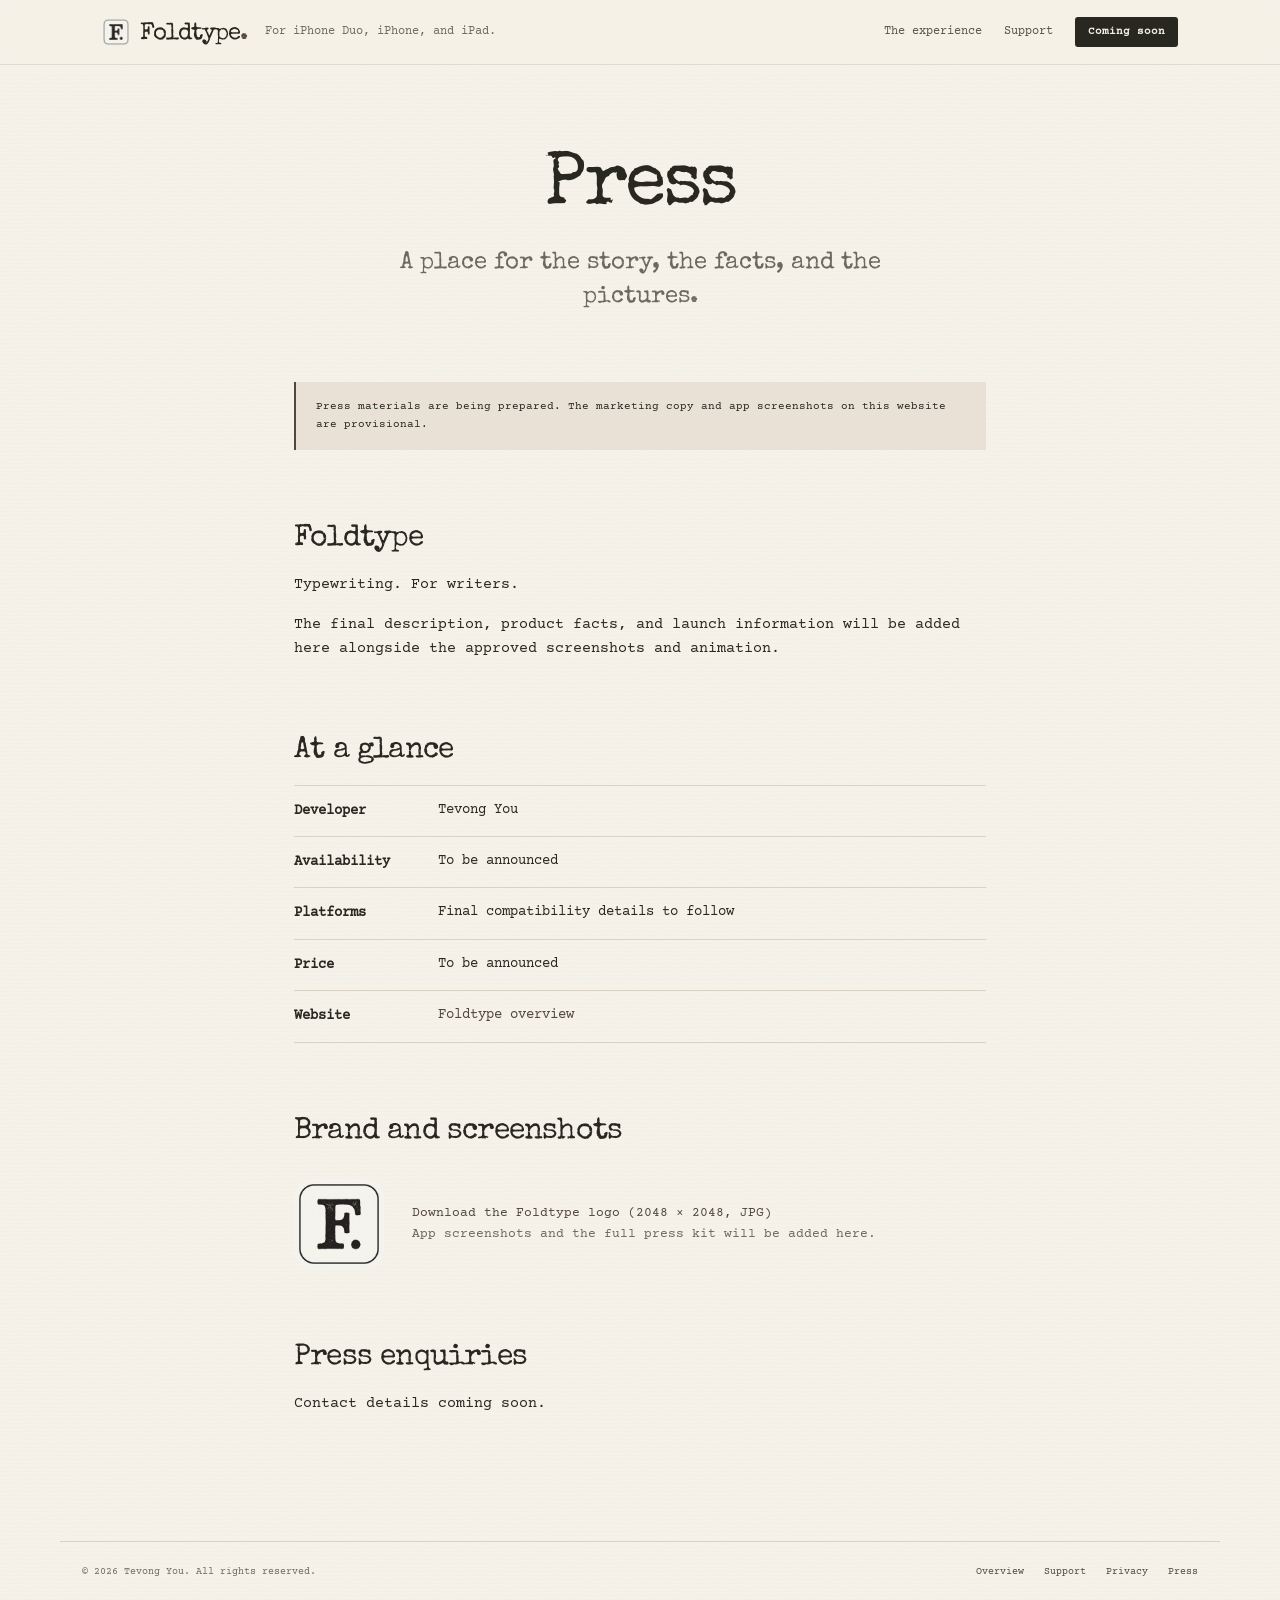
==== commit d19ed77f: "Align header branding and add device availability line" ====
--- a/press.html
+++ b/press.html
@@ -18,8 +18,8 @@
 <body class="home doc">
 <a class="skip-link" href="#main">Skip to content</a>
 <header class="topbar"><div class="inner">
-<a class="brand" href="index.html" aria-label="Foldtype home"><img data-brand-image src="images/foldtype-logo-256.webp" alt="" width="28" height="28"><span>Foldtype<span class="brand-stop">.</span></span></a>
-<nav aria-label="Main navigation"><a class="wide" href="index.html#experience">The experience</a><a class="wide" href="index.html#screenshots">A closer look</a><a href="support.html">Support</a><a class="pill" href="index.html#get" data-store-link>Coming soon</a></nav>
+<div class="brand-group"><a class="brand" href="index.html" aria-label="Foldtype home"><img data-brand-image src="images/foldtype-logo-256.webp" alt="" width="28" height="28"><span class="brand-name">Foldtype<span class="brand-stop">.</span></span></a><span class="brand-platforms">For iPhone Duo, iPhone, and iPad.</span></div>
+<nav aria-label="Main navigation"><a class="wide" href="index.html#experience">The experience</a><a href="support.html">Support</a><a class="pill" href="index.html#get" data-store-link>Coming soon</a></nav>
 </div></header>
 <main id="main"><section class="doc-head"><h1 class="reveal">Press</h1><p class="lede reveal">A place for the story, the facts, and the pictures.</p></section><div class="doc-body">
 <p class="draft-notice reveal">Press materials are being prepared. The marketing copy and app screenshots on this website are provisional.</p>
--- a/foldtype.css
+++ b/foldtype.css
@@ -1,3 +1,17 @@
+@font-face {
+  font-family: 'Foldtype Typewriter';
+  src: url('images/fonts/special-elite.woff') format('woff');
+  font-weight: 400;
+  font-style: normal;
+  font-display: swap;
+}
+@font-face {
+  font-family: 'Foldtype Courier';
+  src: url('images/fonts/courier-prime.woff') format('woff');
+  font-weight: 400;
+  font-style: normal;
+  font-display: swap;
+}
 /* Foldtype adaptation of the Foldleaf product-page template.
    Foldleaf's sticky bar, sections, galleries and document layouts are retained. */
 :root{--paper:#f5f1e8;--ink:#292820;--muted:#6e695f;--leaf:#51473c;--line:#d9d1c4;--card:#fffdf7;--serif:Georgia,'Times New Roman',serif;--mono:'Courier New',Courier,monospace;color-scheme:light}
@@ -14,3 +28,49 @@
 .finale{position:relative;isolation:isolate;overflow:hidden}
 .finale::before{content:'';position:absolute;inset:0 0 0 65%;z-index:-1;background:url('images/type-scatter-800.webp') center / cover no-repeat;opacity:.16;mask-image:linear-gradient(to right,transparent,#000 65%);-webkit-mask-image:linear-gradient(to right,transparent,#000 65%)}
 @media(max-width:480px){.hero h1{font-size:67px;letter-spacing:-6px}.finale::before{left:50%;opacity:.09}}
+
+/* The app's own typewriter faces, with paper grain over the existing colour. */
+:root {
+  --typewriter: 'Foldtype Typewriter', 'American Typewriter', 'Courier New', monospace;
+  --serif: var(--typewriter);
+  --mono: 'Foldtype Courier', 'Courier New', monospace;
+}
+body {
+  font-family: var(--mono);
+  background-color: var(--paper);
+  background-image: url('images/paper-grain.svg'),
+    repeating-linear-gradient(0deg, #68523a03 0, #68523a03 1px, transparent 1px, transparent 4px);
+  background-size: 240px 240px, 100% 4px;
+  background-blend-mode: soft-light, multiply;
+}
+.brand { font-weight: 400; }
+
+/* Align the visible typewriter lettering with the logo, not its tall font metrics. */
+.brand-group { display: flex; align-items: center; gap: 18px; min-width: 0; }
+.topbar .brand { flex: 0 0 auto; align-items: center; line-height: 1; gap: 10px; }
+.topbar .brand img { display: block; width: 28px; height: 28px; flex: 0 0 28px; }
+.topbar .brand-name { display: block; line-height: 1; transform: translateY(2px); }
+.brand-platforms { font: 400 12px/1.5 var(--mono); letter-spacing: 0; color: var(--muted); }
+@media (max-width: 640px) {
+  .topbar .inner {
+    display: grid;
+    grid-template-columns: minmax(0, 1fr) auto;
+    grid-template-rows: 28px 18px;
+    align-content: center;
+    column-gap: 12px;
+    row-gap: 8px;
+    height: 88px;
+    padding: 12px 18px;
+  }
+  .brand-group { display: contents; }
+  .topbar .brand { grid-column: 1; grid-row: 1; justify-self: start; font-size: 22px; gap: 8px; }
+  .topbar nav { grid-column: 2; grid-row: 1; margin: 0; gap: 12px; }
+  .brand-platforms { grid-column: 1 / -1; grid-row: 2; font-size: 11px; }
+  .home [id] { scroll-margin-top: 100px; }
+}
+@media (max-width: 360px) {
+  .topbar .inner { padding-inline: 14px; column-gap: 10px; }
+  .topbar nav { gap: 10px; }
+  .topbar nav a { font-size: 10px; }
+  .topbar nav .pill { padding-inline: 10px; }
+}
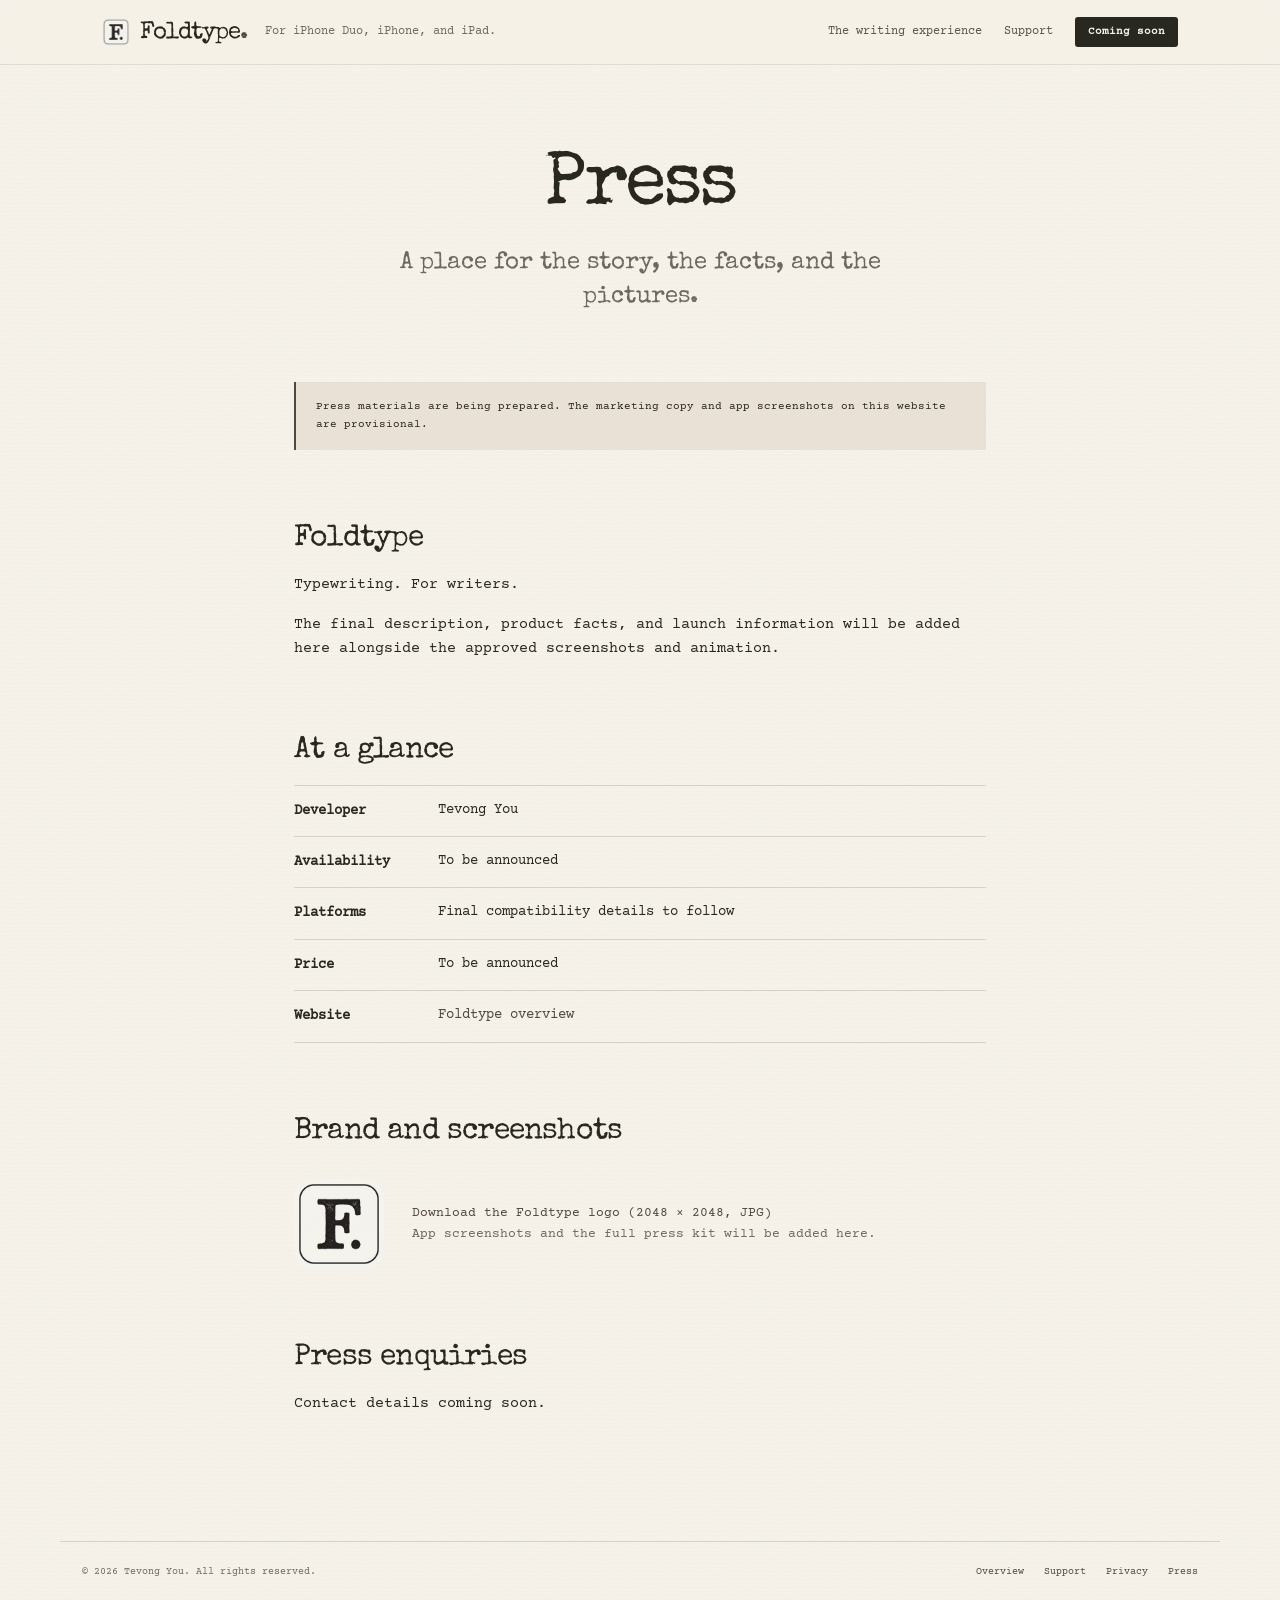
==== commit 5031e8f9: "Match header text alignment and rename writing experience link" ====
--- a/press.html
+++ b/press.html
@@ -19,7 +19,7 @@
 <a class="skip-link" href="#main">Skip to content</a>
 <header class="topbar"><div class="inner">
 <div class="brand-group"><a class="brand" href="index.html" aria-label="Foldtype home"><img data-brand-image src="images/foldtype-logo-256.webp" alt="" width="28" height="28"><span class="brand-name">Foldtype<span class="brand-stop">.</span></span></a><span class="brand-platforms">For iPhone Duo, iPhone, and iPad.</span></div>
-<nav aria-label="Main navigation"><a class="wide" href="index.html#experience">The experience</a><a href="support.html">Support</a><a class="pill" href="index.html#get" data-store-link>Coming soon</a></nav>
+<nav aria-label="Main navigation"><a class="wide" href="index.html#experience">The writing experience</a><a href="support.html">Support</a><a class="pill" href="index.html#get" data-store-link>Coming soon</a></nav>
 </div></header>
 <main id="main"><section class="doc-head"><h1 class="reveal">Press</h1><p class="lede reveal">A place for the story, the facts, and the pictures.</p></section><div class="doc-body">
 <p class="draft-notice reveal">Press materials are being prepared. The marketing copy and app screenshots on this website are provisional.</p>
--- a/foldtype.css
+++ b/foldtype.css
@@ -47,10 +47,17 @@
 
 /* Align the visible typewriter lettering with the logo, not its tall font metrics. */
 .brand-group { display: flex; align-items: center; gap: 18px; min-width: 0; }
-.topbar .brand { flex: 0 0 auto; align-items: center; line-height: 1; gap: 10px; }
+.topbar .brand { flex: 0 0 auto; height: 28px; align-items: center; line-height: 28px; gap: 10px; }
 .topbar .brand img { display: block; width: 28px; height: 28px; flex: 0 0 28px; }
-.topbar .brand-name { display: block; line-height: 1; transform: translateY(2px); }
-.brand-platforms { font: 400 12px/1.5 var(--mono); letter-spacing: 0; color: var(--muted); }
+.topbar .brand-name { display: block; line-height: 28px; transform: translateY(.035em); }
+.brand-platforms {
+  display: block;
+  font: 400 12px/28px var(--mono);
+  letter-spacing: 0;
+  color: var(--muted);
+  white-space: nowrap;
+  transform: translateY(.041em);
+}
 @media (max-width: 640px) {
   .topbar .inner {
     display: grid;
@@ -65,7 +72,7 @@
   .brand-group { display: contents; }
   .topbar .brand { grid-column: 1; grid-row: 1; justify-self: start; font-size: 22px; gap: 8px; }
   .topbar nav { grid-column: 2; grid-row: 1; margin: 0; gap: 12px; }
-  .brand-platforms { grid-column: 1 / -1; grid-row: 2; font-size: 11px; }
+  .brand-platforms { grid-column: 1 / -1; grid-row: 2; font-size: 11px; line-height: 18px; transform: none; }
   .home [id] { scroll-margin-top: 100px; }
 }
 @media (max-width: 360px) {
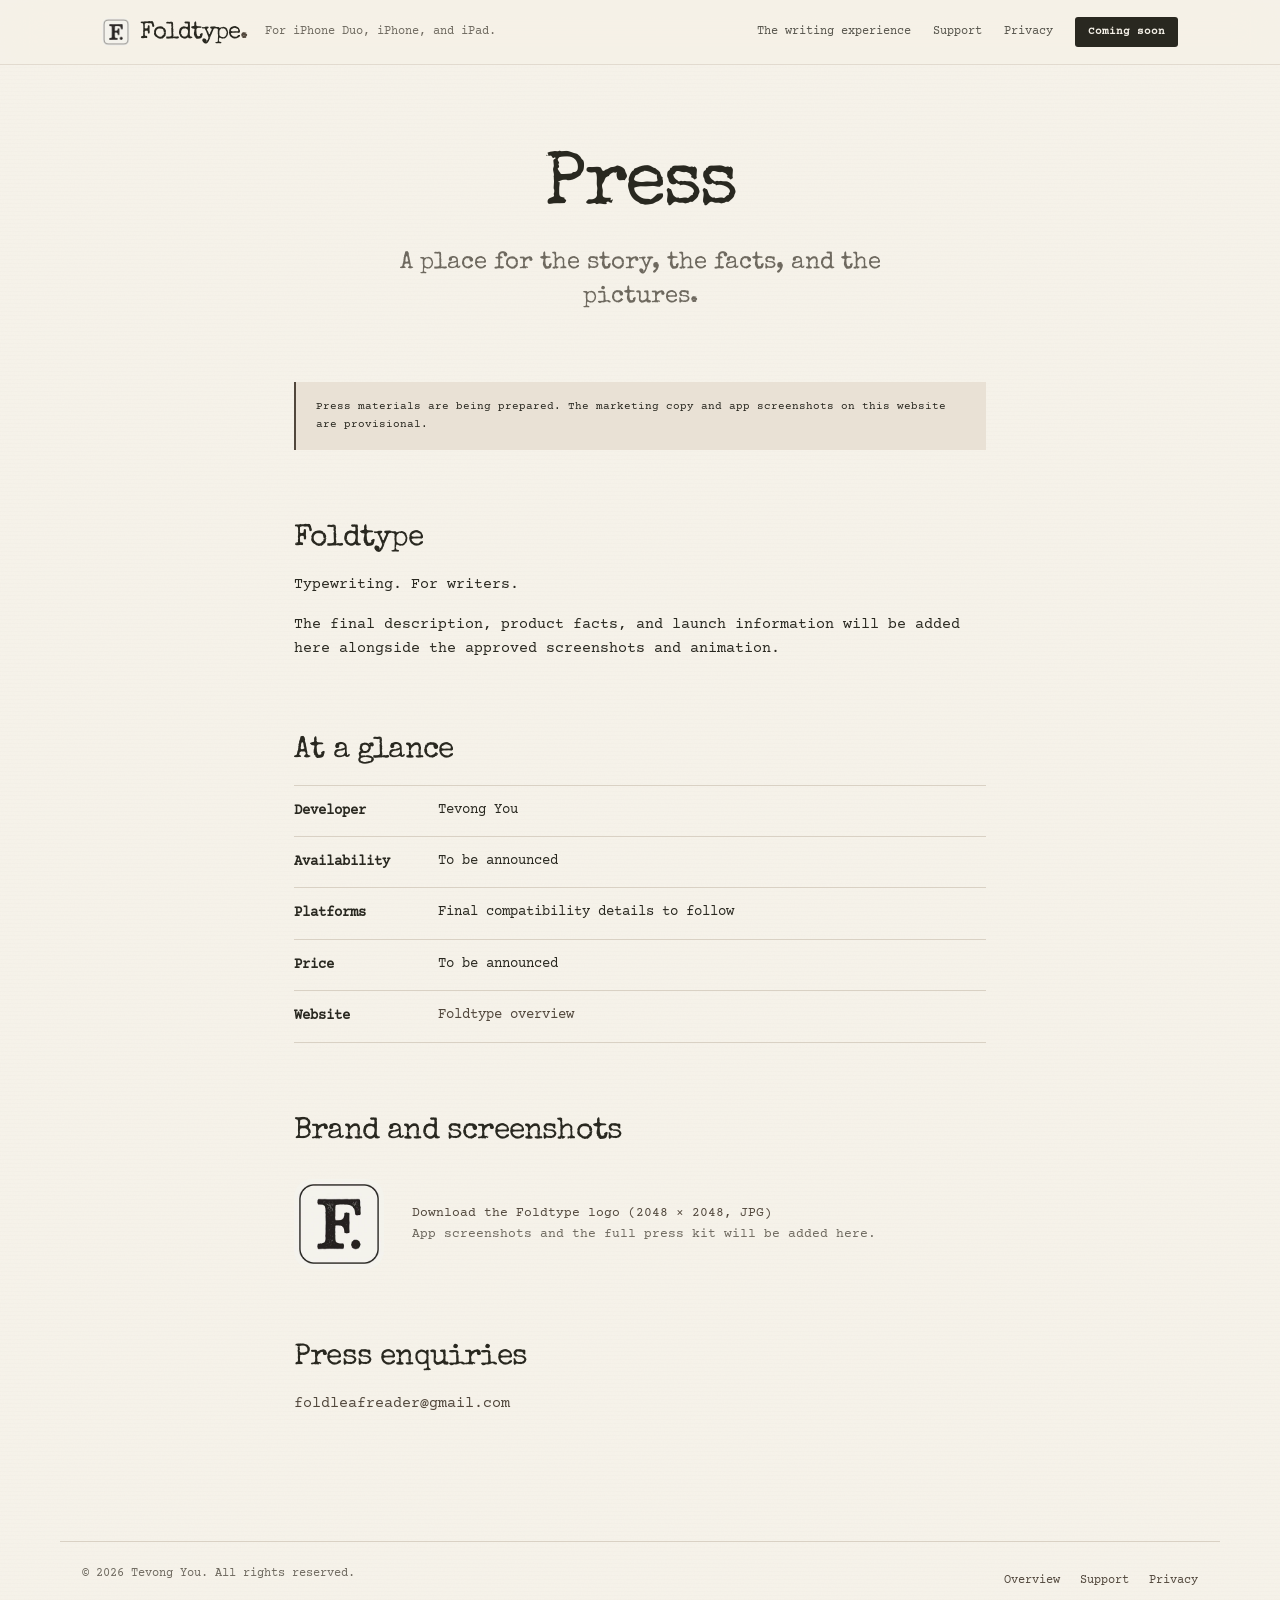
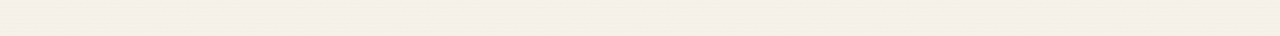
==== commit 2e6afd72: "Complete public v1 support and privacy pages for App Store" ====
--- a/press.html
+++ b/press.html
@@ -11,15 +11,15 @@
 <link rel="apple-touch-icon" href="images/apple-touch-icon.png">
 <link rel="stylesheet" href="style.css">
 <link rel="stylesheet" href="home.css">
-<link rel="stylesheet" href="foldtype.css">
-<script src="content.js" defer></script>
-<script src="site.js" defer></script>
+<link rel="stylesheet" href="foldtype.css?v=public-v1-pages">
+<script src="content.js?v=public-v1" defer></script>
+<script src="site.js?v=scroll-recovery-1" defer></script>
 </head>
 <body class="home doc">
 <a class="skip-link" href="#main">Skip to content</a>
 <header class="topbar"><div class="inner">
 <div class="brand-group"><a class="brand" href="index.html" aria-label="Foldtype home"><img data-brand-image src="images/foldtype-logo-256.webp" alt="" width="28" height="28"><span class="brand-name">Foldtype<span class="brand-stop">.</span></span></a><span class="brand-platforms">For iPhone Duo, iPhone, and iPad.</span></div>
-<nav aria-label="Main navigation"><a class="wide" href="index.html#experience">The writing experience</a><a href="support.html">Support</a><a class="pill" href="index.html#get" data-store-link>Coming soon</a></nav>
+<nav aria-label="Main navigation"><a class="wide" href="index.html#experience">The writing experience</a><a href="support.html">Support</a><a class="wide" href="privacy.html">Privacy</a><a class="pill" href="index.html#get" data-store-link>Coming soon</a></nav>
 </div></header>
 <main id="main"><section class="doc-head"><h1 class="reveal">Press</h1><p class="lede reveal">A place for the story, the facts, and the pictures.</p></section><div class="doc-body">
 <p class="draft-notice reveal">Press materials are being prepared. The marketing copy and app screenshots on this website are provisional.</p>
@@ -27,6 +27,6 @@
 <h2>At a glance</h2><dl class="facts-list"><div><dt>Developer</dt><dd>Tevong You</dd></div><div><dt>Availability</dt><dd>To be announced</dd></div><div><dt>Platforms</dt><dd>Final compatibility details to follow</dd></div><div><dt>Price</dt><dd>To be announced</dd></div><div><dt>Website</dt><dd><a href="index.html">Foldtype overview</a></dd></div></dl>
 <h2>Brand and screenshots</h2><div class="press-logo-placeholder"><img data-brand-image src="images/foldtype-logo-256.webp" alt="Foldtype logo: a typewritten F and full stop" width="90" height="90"><p><a href="images/foldtype-logo.jpg" download>Download the Foldtype logo (2048 × 2048, JPG)</a><br>App screenshots and the full press kit will be added here.</p></div>
 <h2>Press enquiries</h2><p data-support-email>Contact details coming soon.</p></div></main>
-<footer class="home-footer"><p>© <span data-year>2026</span> Tevong You. All rights reserved.</p><nav aria-label="Footer navigation"><a href="index.html">Overview</a><a href="support.html">Support</a><a href="privacy.html">Privacy</a><a href="press.html">Press</a></nav></footer>
+<footer class="home-footer"><p>© <span data-year>2026</span> Tevong You. All rights reserved.</p><nav aria-label="Footer navigation"><a href="index.html">Overview</a><a href="support.html">Support</a><a href="privacy.html">Privacy</a></nav></footer>
 </body>
 </html>
--- a/foldtype.css
+++ b/foldtype.css
@@ -81,3 +81,15 @@
   .topbar nav a { font-size: 10px; }
   .topbar nav .pill { padding-inline: 10px; }
 }
+
+/* Public support and privacy pages: readable paper surfaces in either OS appearance. */
+.doc-body .summary h2 { font-size: 18px; line-height: 1.3; letter-spacing: -.02em; margin: 0 0 10px; }
+.policy-date { font-family: var(--mono); font-size: 12px !important; color: var(--muted); margin-bottom: 24px; }
+.policy-contents { display: flex; flex-wrap: wrap; gap: 8px 18px; padding: 16px 0; border-block: 1px solid var(--line); }
+.policy-contents a { margin: 0; font-size: 12px; line-height: 2; }
+.home.doc h2[id] { scroll-margin-top: 105px; }
+.doc-body .contact-address { font-size: clamp(18px, 3.2vw, 27px); }
+.doc-body .contact-address a { color: var(--ink); }
+.home-footer { font-size: 12px; }
+.home-footer nav { font-size: 12px; }
+.home-footer nav a { display: inline-flex; align-items: center; min-height: 32px; }
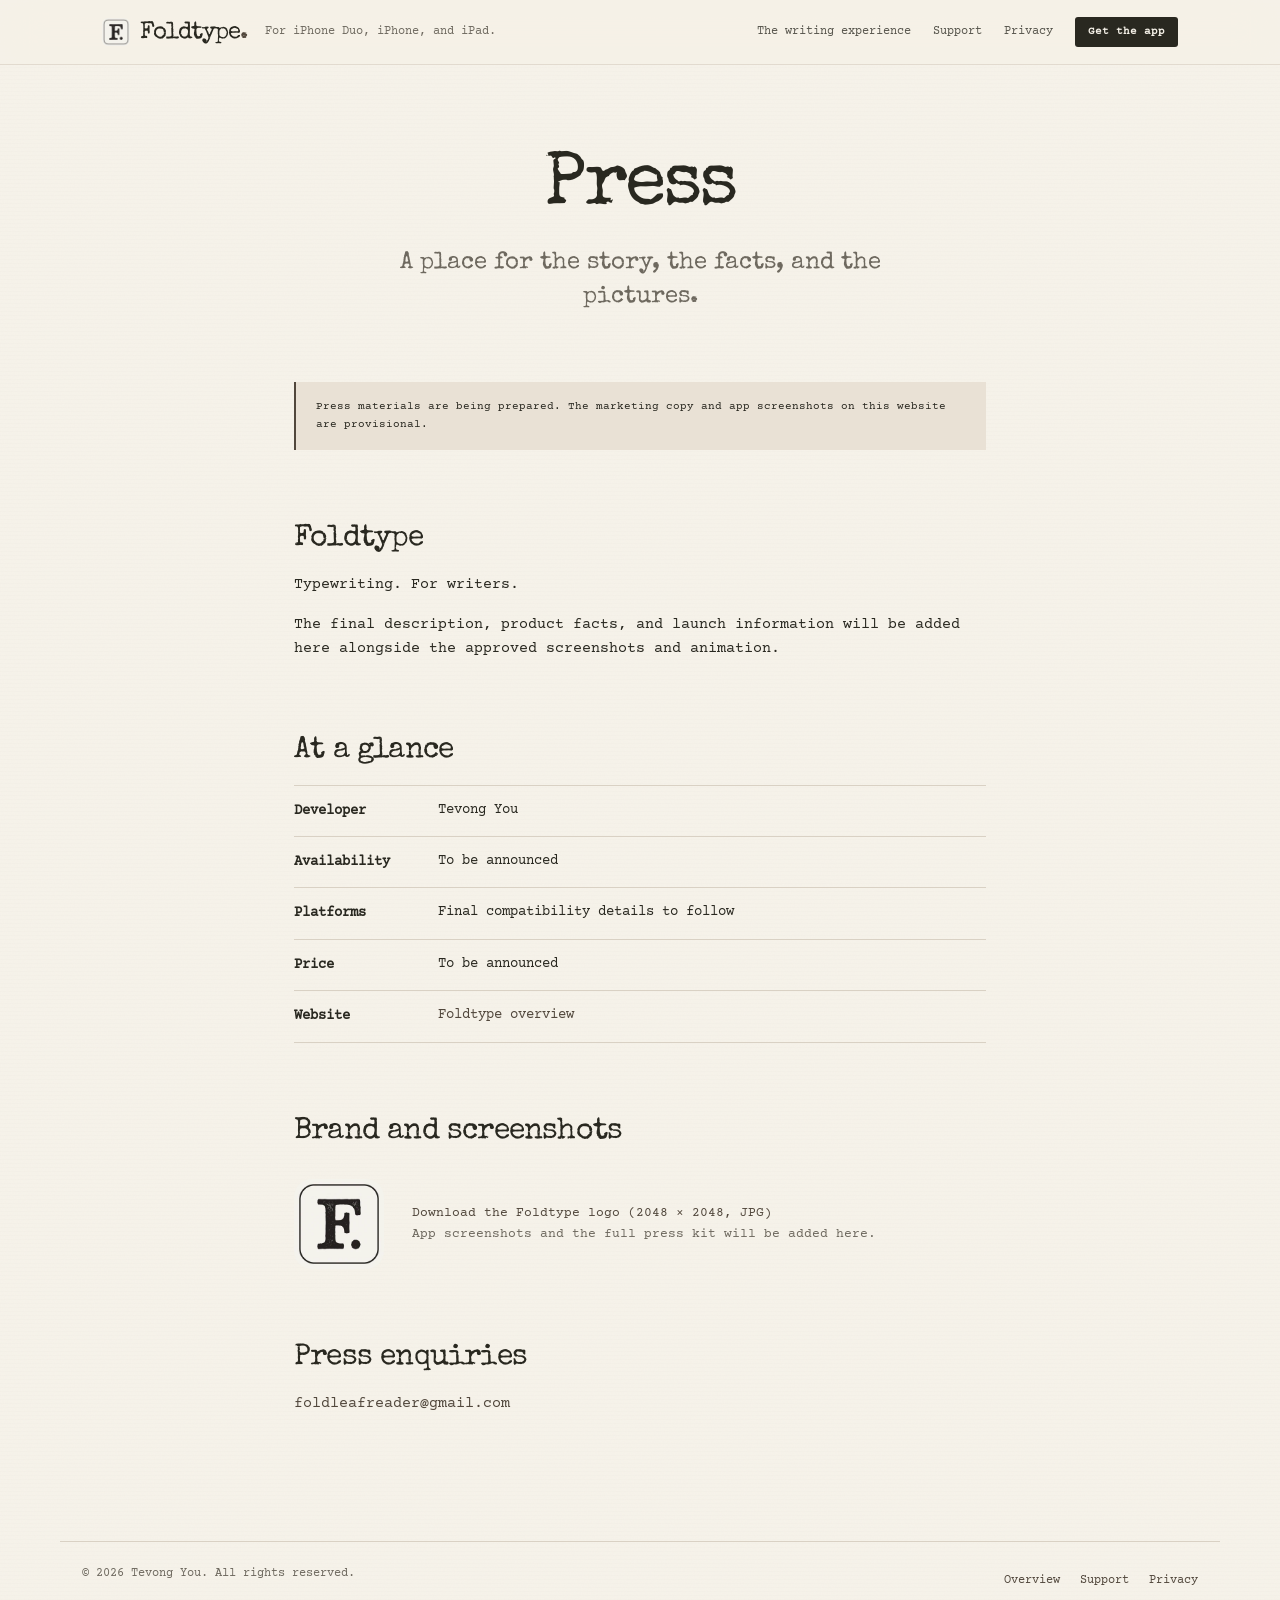
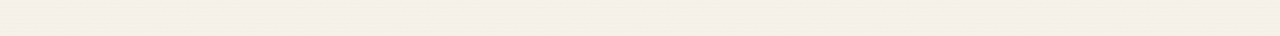
==== commit 8115ef40: "Link header button to the live App Store listing Replace the "Coming soon" pill with a "Get the app"" ====
--- a/press.html
+++ b/press.html
@@ -19,7 +19,7 @@
 <a class="skip-link" href="#main">Skip to content</a>
 <header class="topbar"><div class="inner">
 <div class="brand-group"><a class="brand" href="index.html" aria-label="Foldtype home"><img data-brand-image src="images/foldtype-logo-256.webp" alt="" width="28" height="28"><span class="brand-name">Foldtype<span class="brand-stop">.</span></span></a><span class="brand-platforms">For iPhone Duo, iPhone, and iPad.</span></div>
-<nav aria-label="Main navigation"><a class="wide" href="index.html#experience">The writing experience</a><a href="support.html">Support</a><a class="wide" href="privacy.html">Privacy</a><a class="pill" href="index.html#get" data-store-link>Coming soon</a></nav>
+<nav aria-label="Main navigation"><a class="wide" href="index.html#experience">The writing experience</a><a href="support.html">Support</a><a class="wide" href="privacy.html">Privacy</a><a class="pill" href="https://apps.apple.com/gb/app/foldtype/id6822860496" data-store-link>Get the app</a></nav>
 </div></header>
 <main id="main"><section class="doc-head"><h1 class="reveal">Press</h1><p class="lede reveal">A place for the story, the facts, and the pictures.</p></section><div class="doc-body">
 <p class="draft-notice reveal">Press materials are being prepared. The marketing copy and app screenshots on this website are provisional.</p>
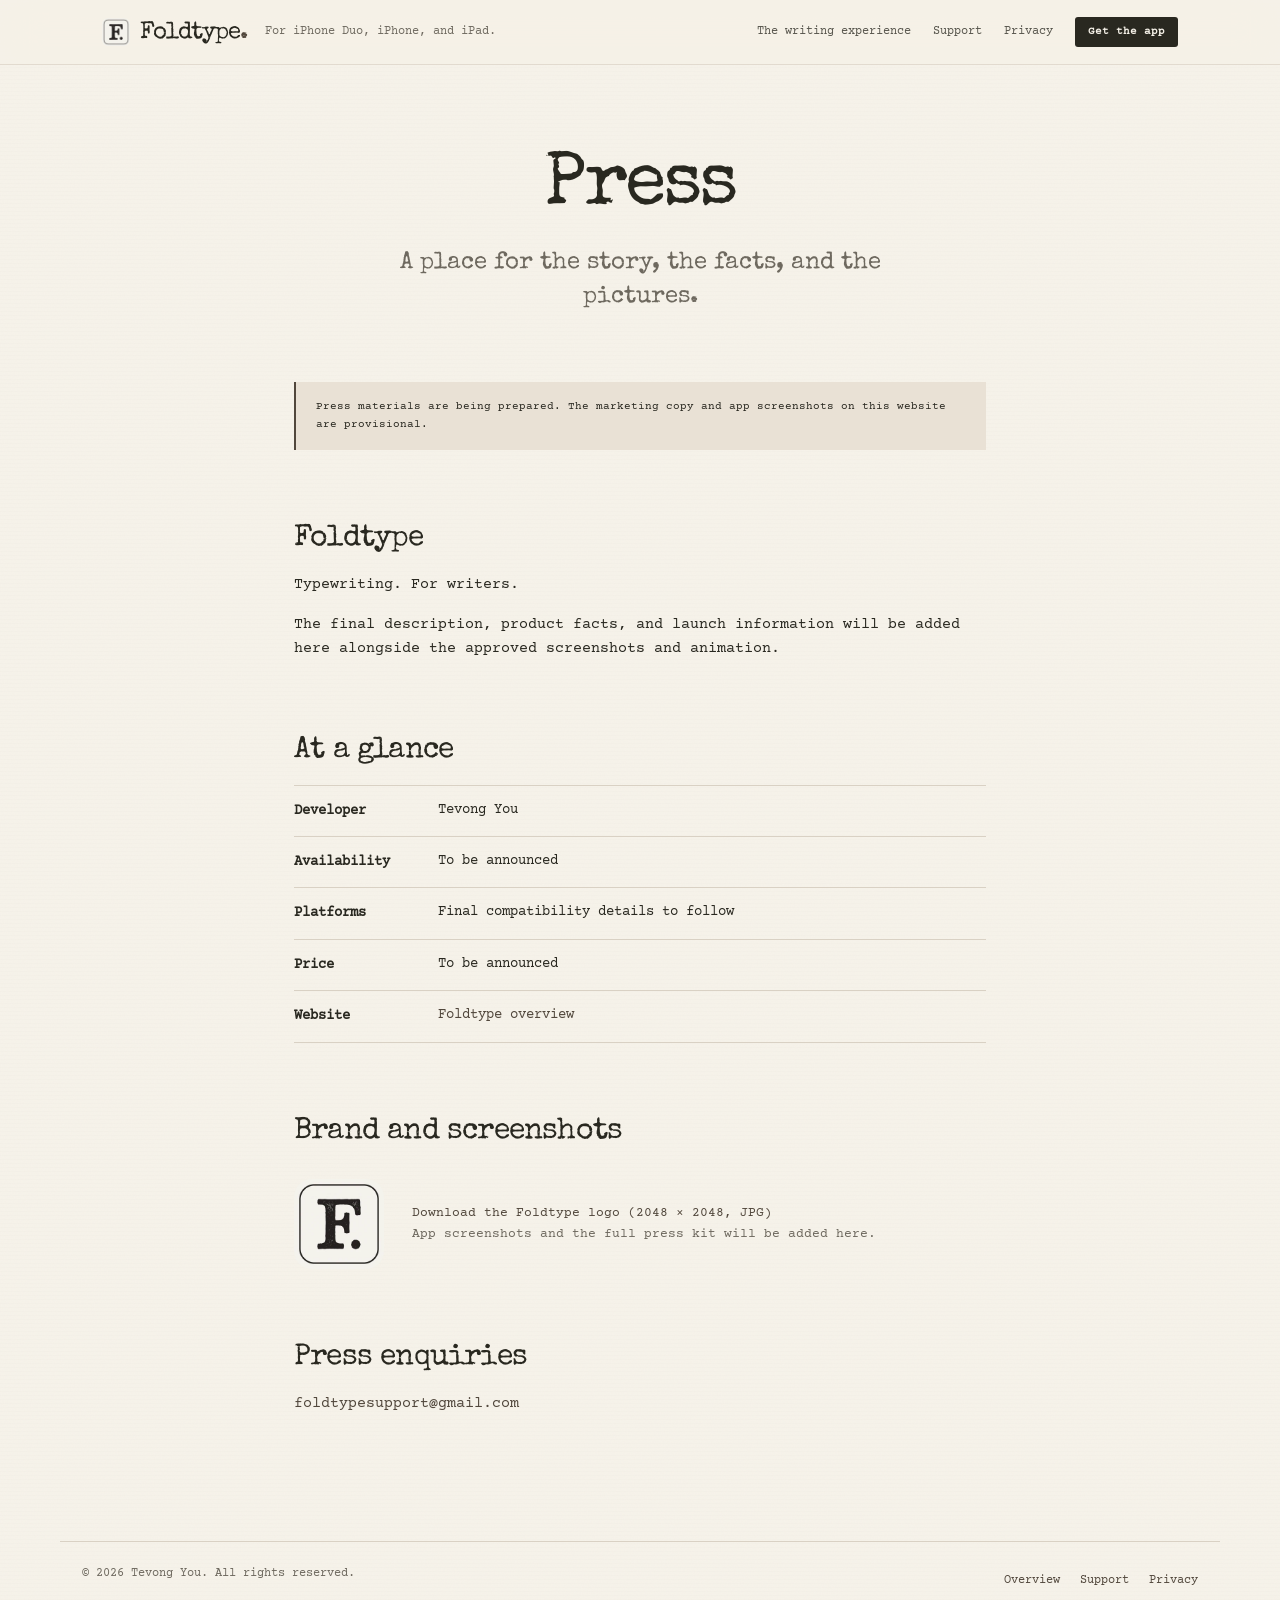
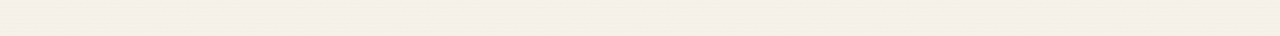
==== commit 7365d099: "Use country-neutral App Store link Visitors are sent to their own country's App Store listing on eve" ====
--- a/press.html
+++ b/press.html
@@ -12,14 +12,14 @@
 <link rel="stylesheet" href="style.css">
 <link rel="stylesheet" href="home.css">
 <link rel="stylesheet" href="foldtype.css?v=public-v1-pages">
-<script src="content.js?v=public-v1" defer></script>
+<script src="content.js?v=store-link-2" defer></script>
 <script src="site.js?v=scroll-recovery-1" defer></script>
 </head>
 <body class="home doc">
 <a class="skip-link" href="#main">Skip to content</a>
 <header class="topbar"><div class="inner">
 <div class="brand-group"><a class="brand" href="index.html" aria-label="Foldtype home"><img data-brand-image src="images/foldtype-logo-256.webp" alt="" width="28" height="28"><span class="brand-name">Foldtype<span class="brand-stop">.</span></span></a><span class="brand-platforms">For iPhone Duo, iPhone, and iPad.</span></div>
-<nav aria-label="Main navigation"><a class="wide" href="index.html#experience">The writing experience</a><a href="support.html">Support</a><a class="wide" href="privacy.html">Privacy</a><a class="pill" href="https://apps.apple.com/gb/app/foldtype/id6822860496" data-store-link>Get the app</a></nav>
+<nav aria-label="Main navigation"><a class="wide" href="index.html#experience">The writing experience</a><a href="support.html">Support</a><a class="wide" href="privacy.html">Privacy</a><a class="pill" href="https://apps.apple.com/app/id6822860496" data-store-link>Get the app</a></nav>
 </div></header>
 <main id="main"><section class="doc-head"><h1 class="reveal">Press</h1><p class="lede reveal">A place for the story, the facts, and the pictures.</p></section><div class="doc-body">
 <p class="draft-notice reveal">Press materials are being prepared. The marketing copy and app screenshots on this website are provisional.</p>
